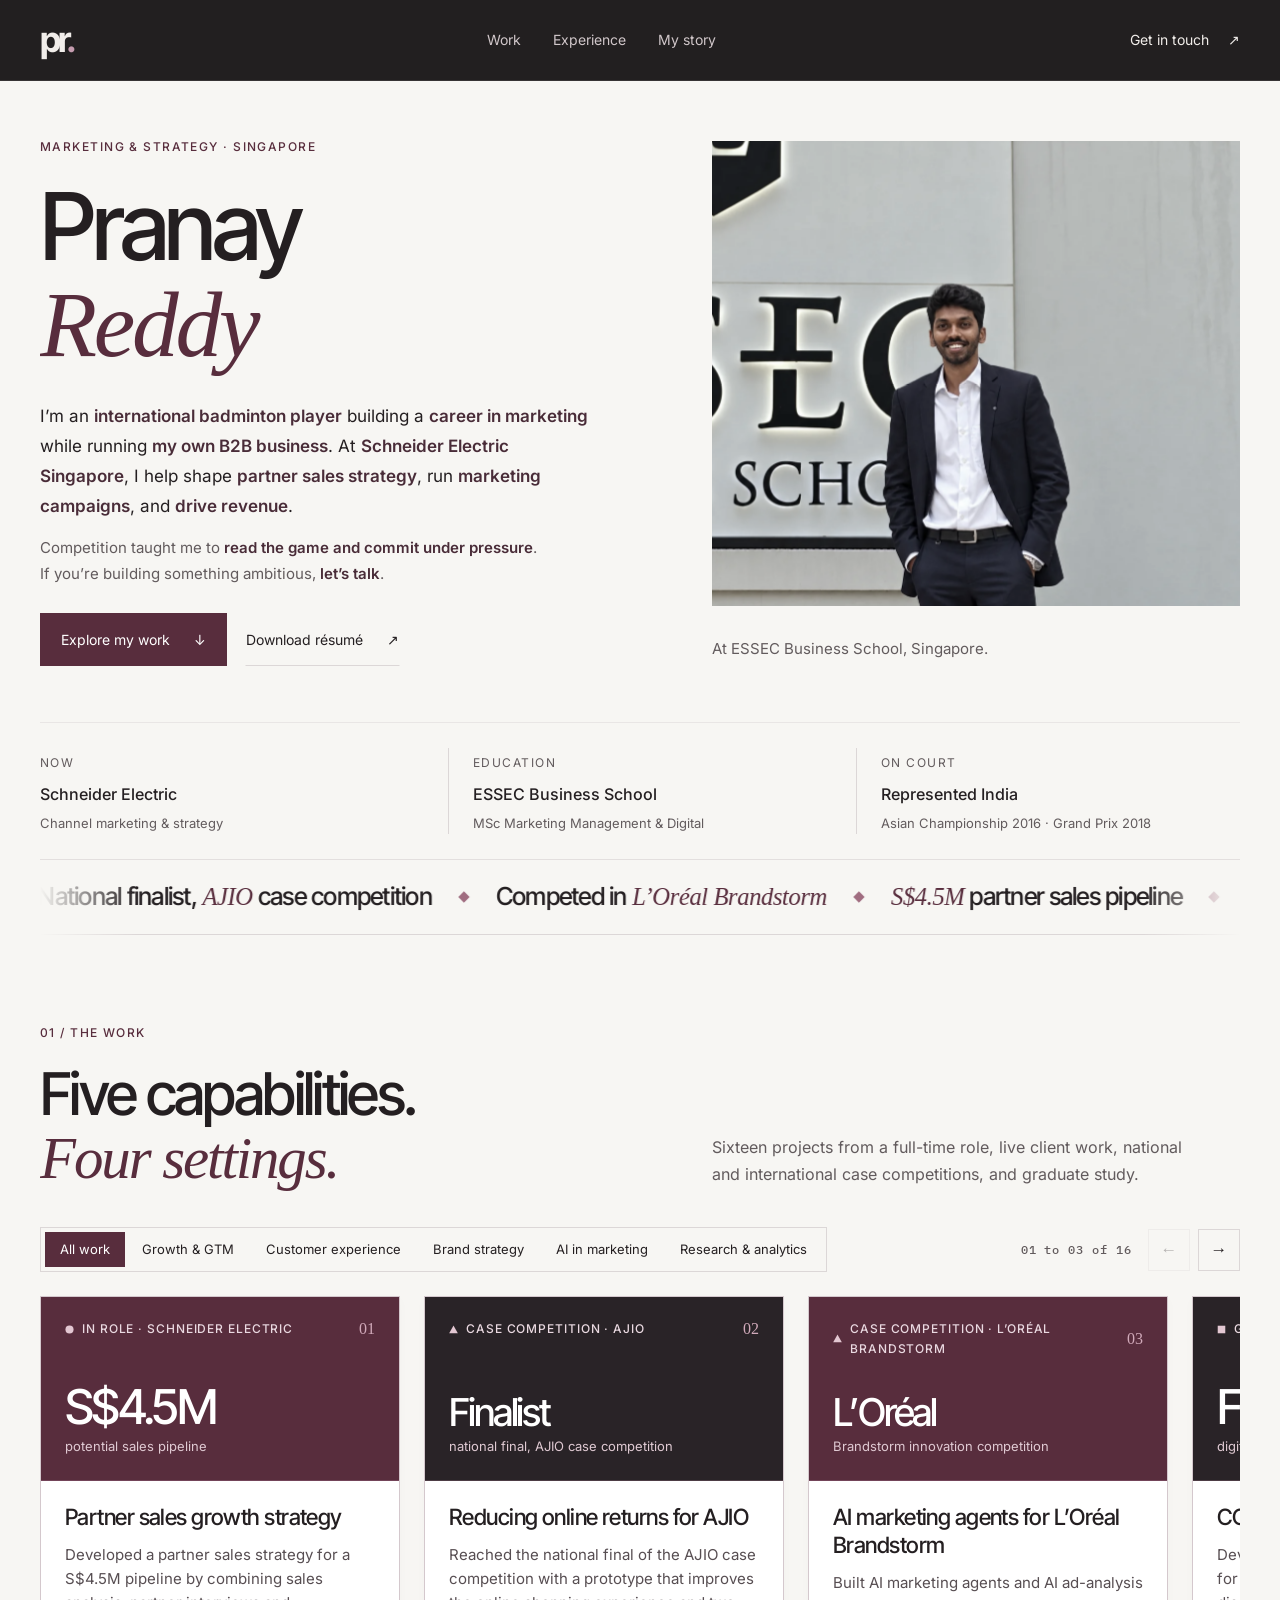
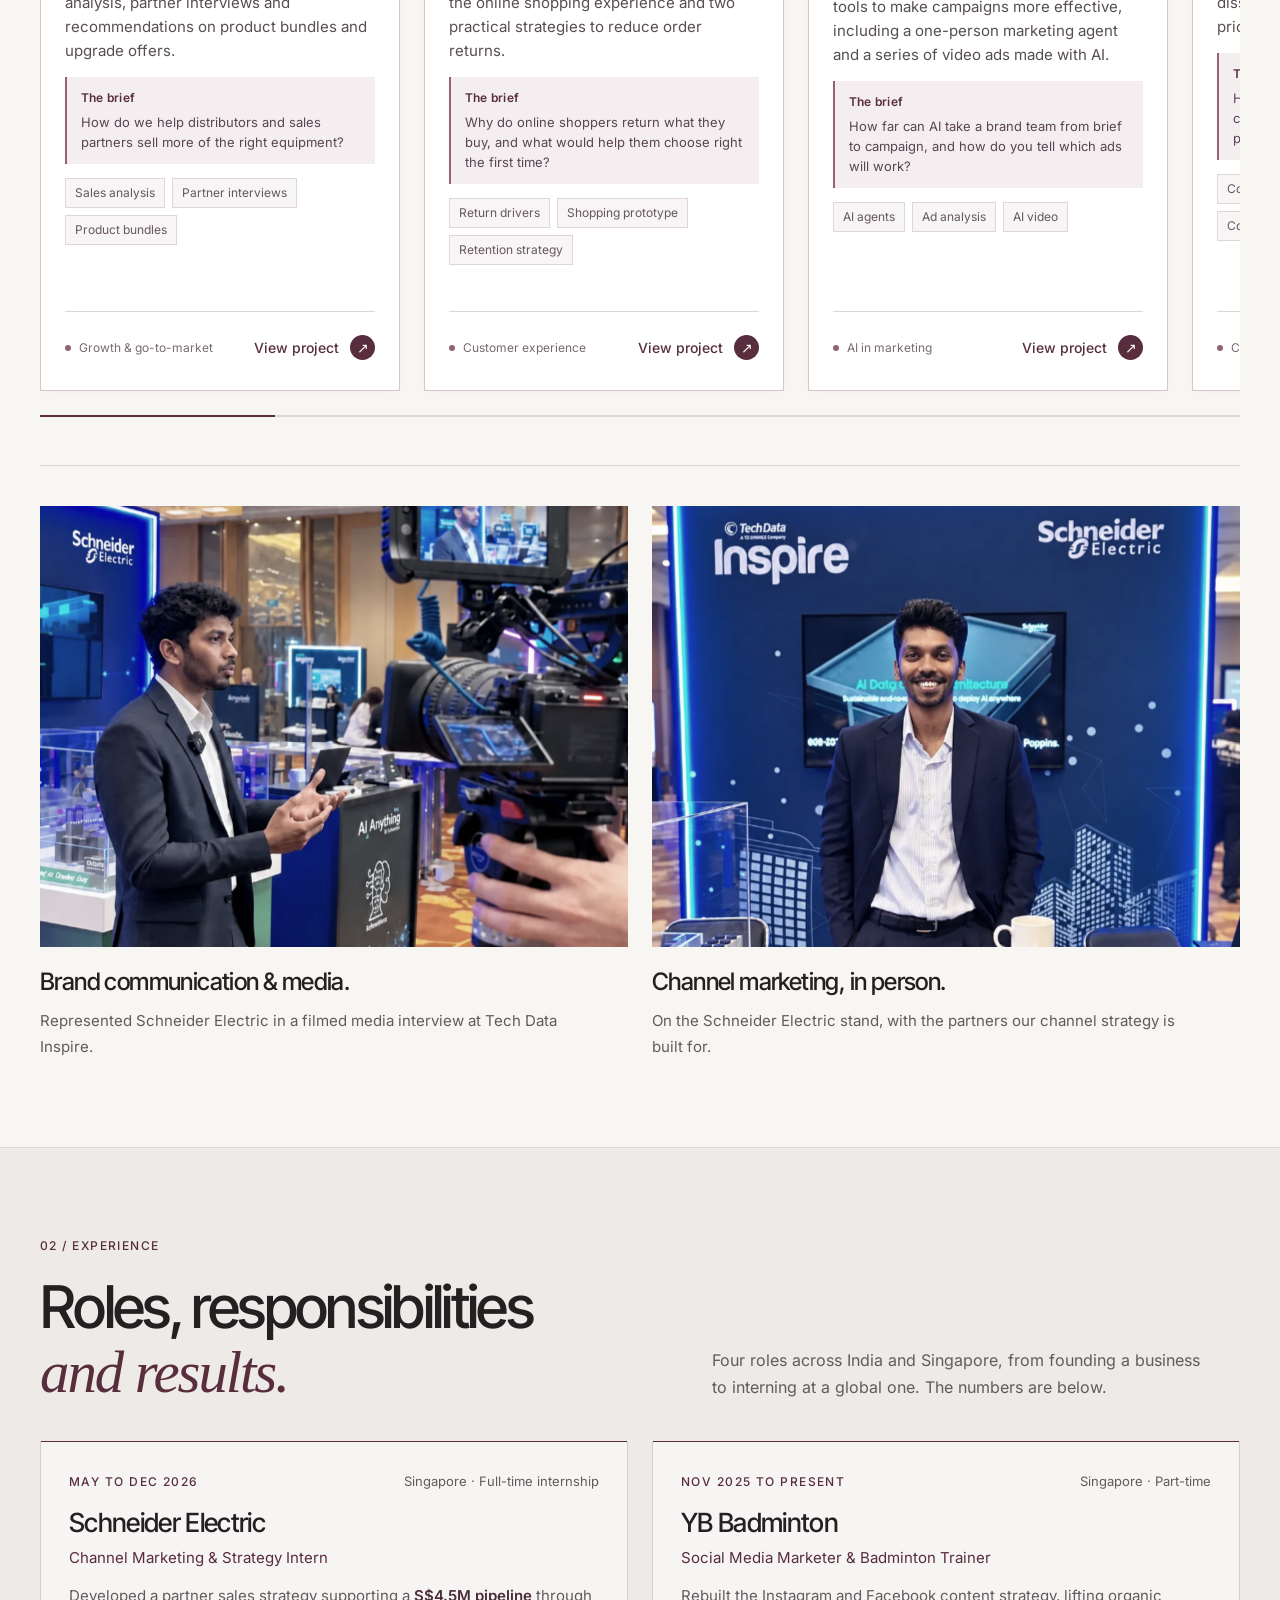
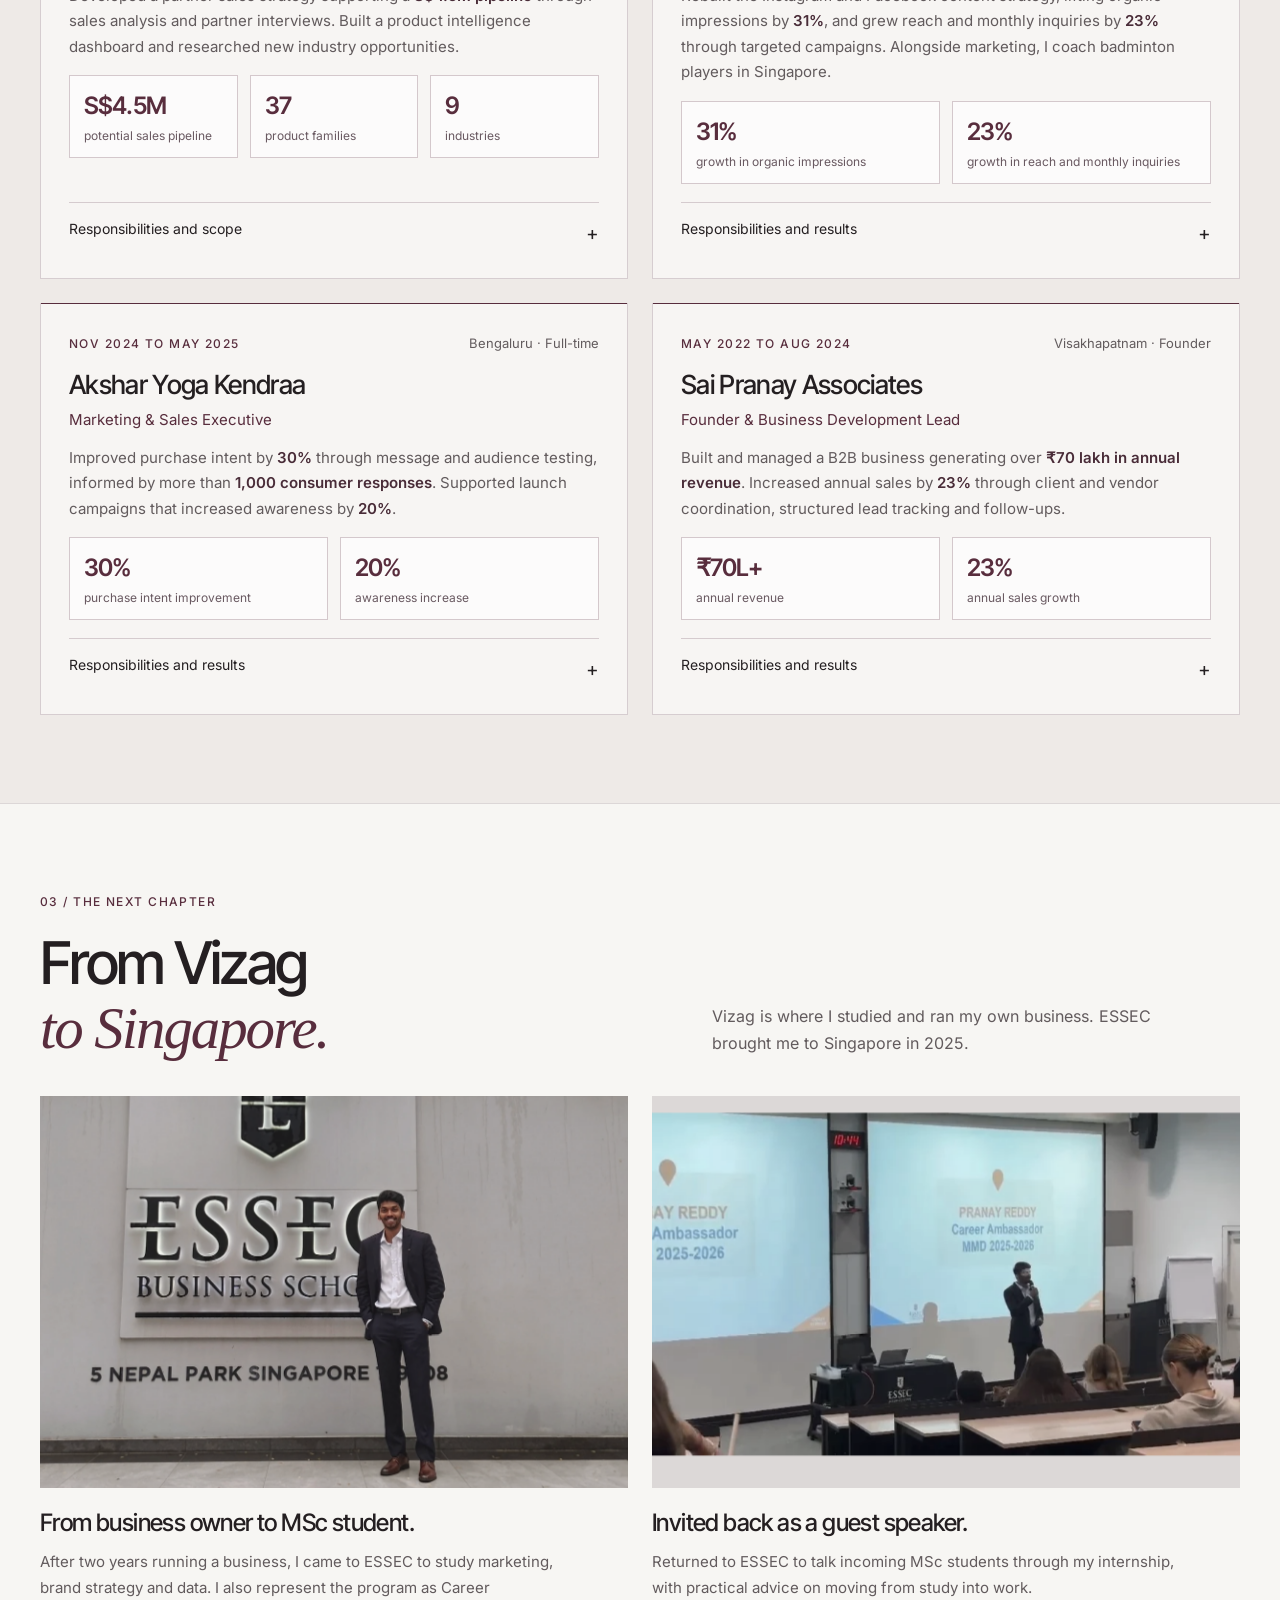
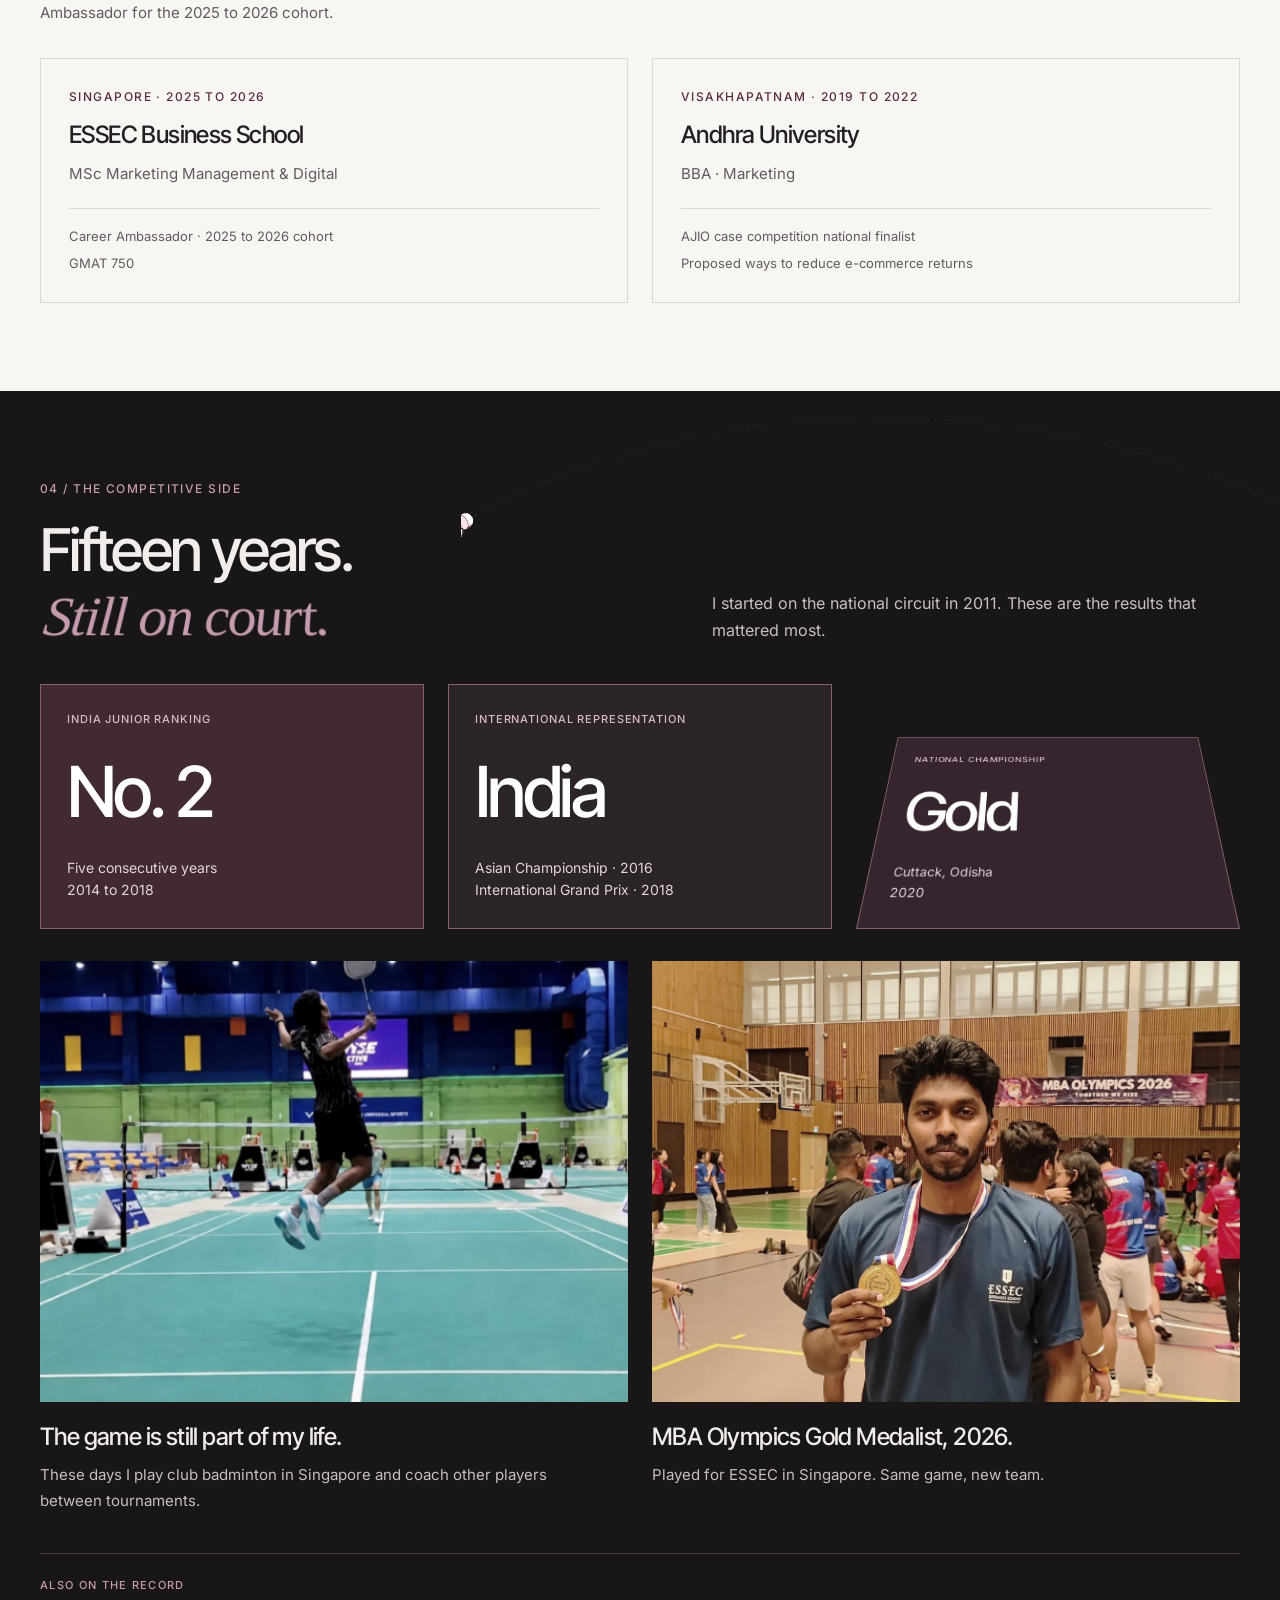
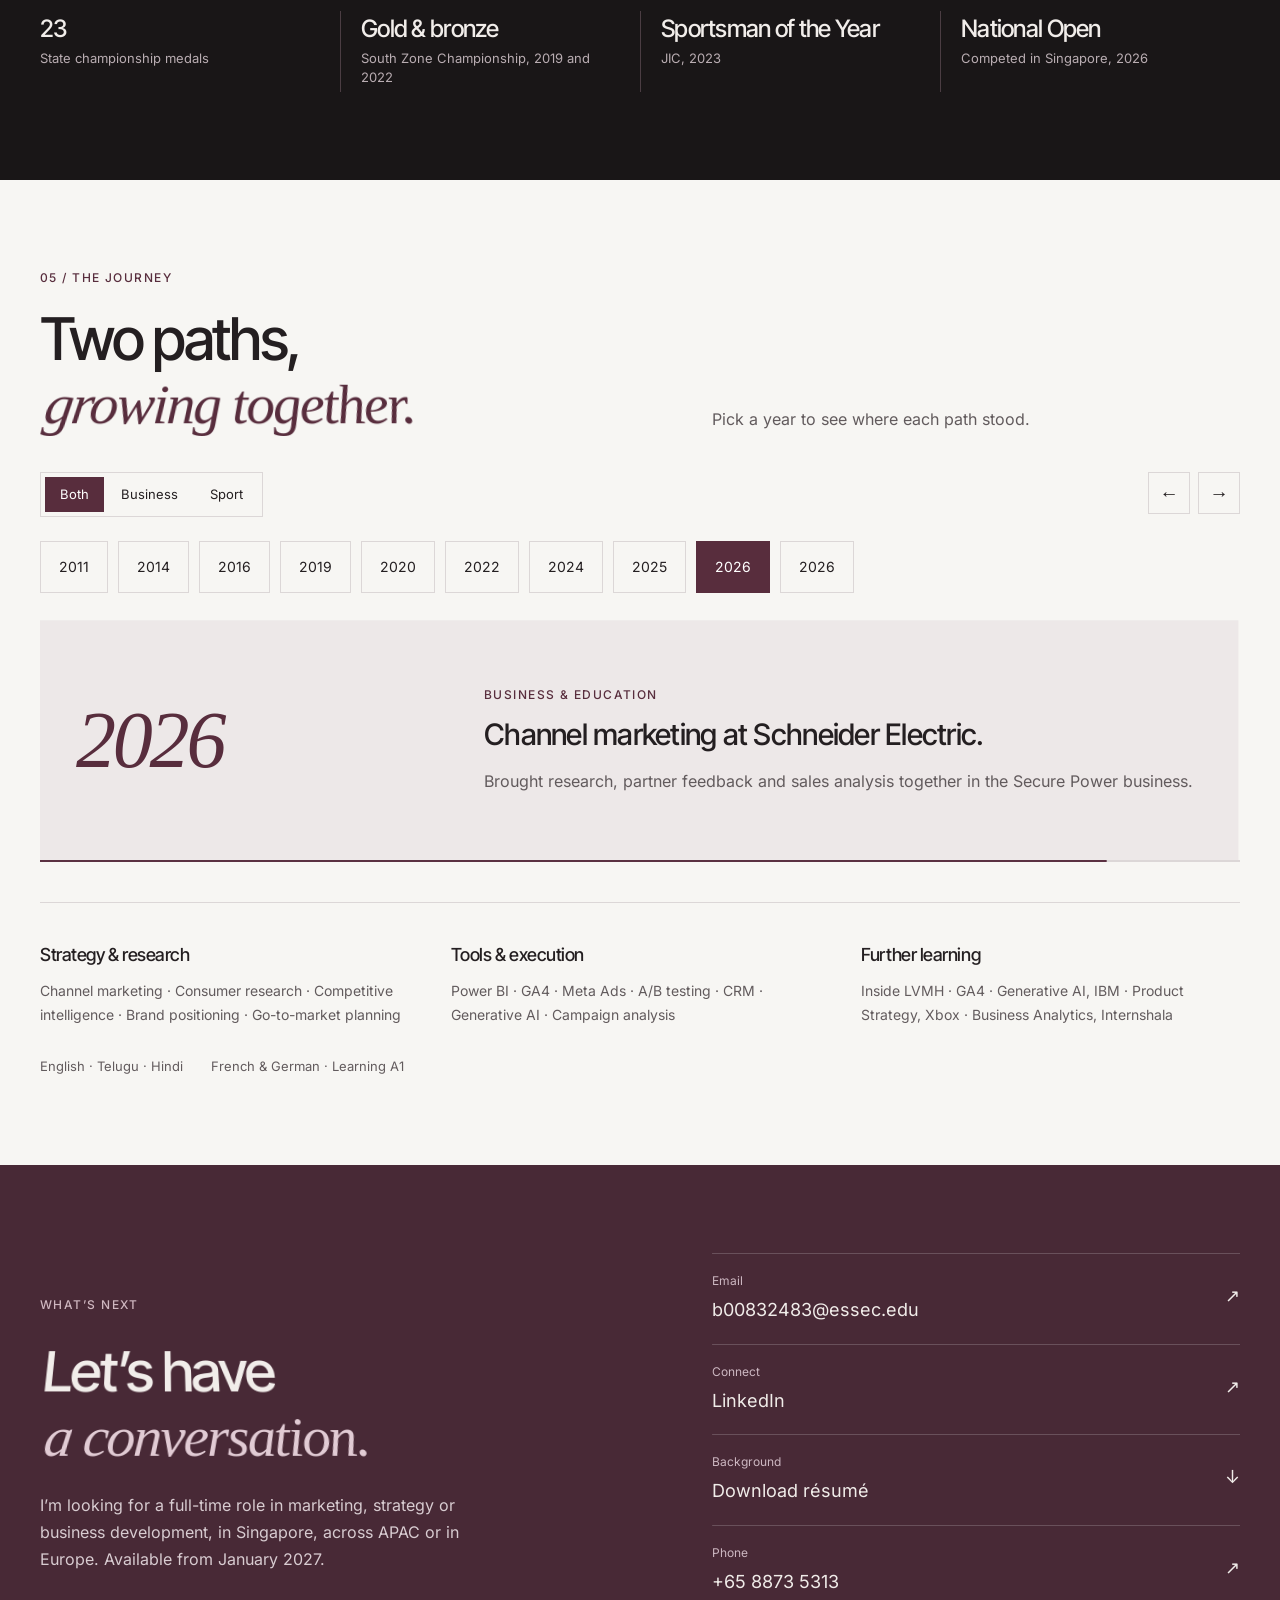
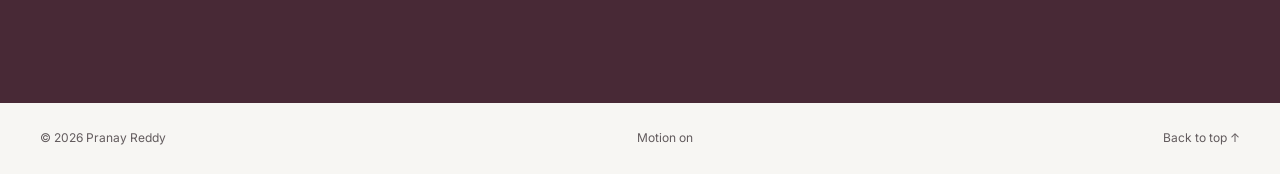
==== site/index.html @ df1e15df "Add the portfolio site and its sources site/index.html is the published page; src/ holds the parts i" ====
<!doctype html>
<html lang="en"><head><meta charset="utf-8"><meta name="viewport" content="width=device-width,initial-scale=1"><title>Pranay Reddy | Marketing, Strategy & Commercial Growth</title><meta name="description" content="Pranay Reddy. Former India junior No. 2 in badminton, founder of a B2B business, now in partner sales strategy at Schneider Electric in Singapore."><meta name="theme-color" content="#191617"><meta name="portfolio-revision" content="4"><style>@font-face{font-family:"Inter Tight";font-style:normal;font-weight:400;font-display:swap;src:url([data-uri]) format("woff2")}
@font-face{font-family:"Inter Tight";font-style:normal;font-weight:500;font-display:swap;src:url([data-uri]) format("woff2")}
@font-face{font-family:"Inter Tight";font-style:normal;font-weight:600;font-display:swap;src:url([data-uri]) format("woff2")}
@font-face{font-family:"Inter Tight";font-style:normal;font-weight:700;font-display:swap;src:url([data-uri]) format("woff2")}
@font-face{font-family:"Inter Tight";font-style:normal;font-weight:800;font-display:swap;src:url([data-uri]) format("woff2")}
@font-face{font-family:"Inter";font-style:normal;font-weight:400;font-display:swap;src:url([data-uri]) format("woff2")}
@font-face{font-family:"Inter";font-style:normal;font-weight:500;font-display:swap;src:url([data-uri]) format("woff2")}
@font-face{font-family:"Inter";font-style:normal;font-weight:600;font-display:swap;src:url([data-uri]) format("woff2")}
@font-face{font-family:"IBM Plex Mono";font-style:normal;font-weight:400;font-display:swap;src:url([data-uri]) format("woff2")}
@font-face{font-family:"IBM Plex Mono";font-style:normal;font-weight:500;font-display:swap;src:url([data-uri]) format("woff2")}</style><style>
:root{--bg:#f7f6f3;--paper:#fff;--ink:#241f21;--muted:#625b5d;--line:#dcd7d7;--wine:#582d3d;--dark:#191617;--light:#f1edea;--serif:Georgia,'Times New Roman',serif;--sans:'Inter',Arial,sans-serif;--display:'Inter Tight',Arial,sans-serif;--ease:cubic-bezier(.22,.68,0,1)}
*{box-sizing:border-box}html{scroll-behavior:smooth;scroll-padding-top:96px}body{margin:0;background:var(--bg);color:var(--ink);font:16px/1.7 var(--sans);-webkit-font-smoothing:antialiased}button,a{touch-action:manipulation;-webkit-tap-highlight-color:transparent}button{font:inherit;cursor:pointer}a{color:inherit;text-decoration:none}button:focus-visible,a:focus-visible,summary:focus-visible{outline:2px solid #ad637c;outline-offset:5px}button{color:inherit}h1,h2,h3,p,figure{margin:0}h1,h2,h3{font-family:var(--display);font-weight:500}h1,h2{line-height:1.08;letter-spacing:-.045em}h2{font-size:clamp(2.45rem,4.6vw,4.1rem)}h3{font-size:1.5rem;line-height:1.28;letter-spacing:-.025em}em{font-family:var(--serif);font-weight:400;letter-spacing:-.035em}h2 em{color:var(--wine)}::selection{background:#582d3d;color:white}.container{width:min(1200px,calc(100% - 80px));margin-inline:auto}.section{padding-block:88px}.eyebrow{font-size:.75rem;font-weight:500;letter-spacing:.12em;line-height:1.6;text-transform:uppercase}.skip{position:fixed;left:20px;top:-100px;padding:14px;background:#fff;z-index:200}.skip:focus{top:12px}.scroll-progress{position:fixed;height:2px;top:0;left:0;width:100%;background:#a06d80;transform:scaleX(0);transform-origin:left;z-index:100}.site-header{position:sticky;top:0;z-index:40;background:#191617f5;color:var(--light);border-bottom:1px solid #ffffff18;backdrop-filter:blur(16px)}.nav-inner{height:80px;display:flex;align-items:center;justify-content:space-between;gap:24px}.wordmark{font:700 2.2rem/1 var(--display);letter-spacing:-.09em}.wordmark span{color:#c59caf}.nav-inner nav{display:flex;gap:32px;font-size:.875rem}.nav-inner nav a{color:#d1c7ca;position:relative}.nav-inner nav a.active:after{position:absolute;content:'';height:1px;background:#c59caf;bottom:-9px;left:0;right:0}.nav-contact{font-size:.875rem}.nav-contact span{padding-left:15px}.hero{display:grid;grid-template-columns:1.15fr 1fr;align-items:center;gap:64px;padding-block:56px}.hero-copy .eyebrow{color:var(--wine);margin-bottom:25px}.hero h1{font-size:clamp(2.8rem,4.4vw,4rem);line-height:1.13}.hero h1 em{color:var(--wine)}.hero-intro{font-size:1.0625rem;line-height:1.75;margin-top:25px;max-width:550px}.hero-note{color:var(--muted);font-size:.9375rem;margin-top:14px;max-width:510px}.hero-actions{display:flex;gap:18px;flex-wrap:wrap;margin-top:27px}.button{display:inline-flex;gap:24px;align-items:center;font-size:.875rem;line-height:1.5;padding:15px 20px;border:1px solid var(--wine);transition:transform .25s,background .25s}.primary{background:var(--wine);color:white}.primary:hover{background:#3c202b;transform:translateY(-2px)}.text-button{border-color:transparent;border-bottom-color:var(--line);padding-inline:0}.hero-portrait .image-frame{aspect-ratio:auto;height:465px}.hero-portrait figcaption{display:flex;align-items:baseline;justify-content:space-between;gap:12px;padding-top:14px}.hero-portrait figcaption h3{font-size:1rem}.hero-portrait figcaption p{font-size:.75rem;margin:0}.portrait-frame img{object-position:50% 62%}.credentials-strip{display:grid;grid-template-columns:repeat(3,1fr);border-block:1px solid var(--line);padding-block:25px;gap:24px}.credentials-strip>div{padding-left:24px;border-left:1px solid var(--line)}.credentials-strip>div:first-child{padding-left:0;border:0}.credentials-strip span{font-size:.6875rem;letter-spacing:.12em;color:var(--muted)}.credentials-strip strong{display:block;font-size:1rem;font-weight:500;margin-top:5px}.credentials-strip p{color:var(--muted);font-size:.8125rem;margin-top:4px}.section-head{margin-bottom:36px}.section-head>.eyebrow{color:var(--wine);margin-bottom:20px}.heading-row{display:grid;grid-template-columns:1.15fr 1fr;gap:64px;align-items:end}.heading-row>p{max-width:490px;color:var(--muted);padding-bottom:3px}.context-panel{display:grid;grid-template-columns:1fr 1.7fr;gap:48px;padding:36px;background:var(--dark);color:var(--light);margin-bottom:32px;border-top:3px solid var(--wine)}.context-panel .eyebrow{color:#cba7b7;margin-bottom:18px}.context-panel h3{font-size:1.85rem}.context-panel>div>p:not(.eyebrow){font-size:.9375rem;color:#d5cbd0}.context-panel>div>p+p{margin-top:14px}.work-toolbar{display:flex;align-items:center;justify-content:space-between;gap:20px;margin-bottom:24px}.work-toolbar>p{font-size:.8125rem;color:var(--muted)}.filters{display:flex;padding:4px;border:1px solid var(--line);gap:2px;max-width:100%;background:transparent}.filters button{border:0;background:transparent;padding:8px 15px;font-size:.8125rem;line-height:1.5;transition:background .25s,color .25s}.filters button.active{background:var(--wine);color:white}.filters button:hover:not(.active){background:#582d3d0c}.projects-grid{display:grid;grid-template-columns:repeat(2,minmax(0,1fr));gap:24px}.project-card{border:1px solid var(--line);background:var(--paper);padding:28px;display:flex;flex-direction:column;min-width:0;transition:transform .35s var(--ease),box-shadow .35s,border-color .35s}.project-card:hover{transform:translateY(-4px);border-color:#b295a1;box-shadow:0 12px 28px #291a2010}.card-top{display:flex;justify-content:space-between;gap:20px;align-items:flex-start;margin-bottom:21px}.card-top .eyebrow{color:var(--wine);font-size:.6875rem;letter-spacing:.075em}.index{font:italic 1.3rem var(--serif);color:#9a828d}.project-card h3{font-size:1.75rem;max-width:450px;margin-bottom:15px}.project-card>p{font-size:.9375rem;color:var(--muted);margin-bottom:26px}.card-bottom{border-top:1px solid var(--line);padding-top:20px;margin-top:auto;display:flex;justify-content:space-between;align-items:end;gap:16px}.project-proof strong{font:400 1.8rem/1.2 var(--serif);letter-spacing:-.035em;color:var(--wine);display:block}.project-proof span{display:block;font-size:.75rem;color:var(--muted);margin-top:5px}.case-button{border:0;border-bottom:1px solid #a9919a;padding:6px 0;background:none;white-space:nowrap;font-size:.8125rem}.case-button span{margin-left:12px}.photo-pair{display:grid;grid-template-columns:repeat(2,minmax(0,1fr));gap:24px}.professional-pair{margin-top:48px;padding-top:40px;border-top:1px solid var(--line)}.moment{min-width:0}.image-frame{display:block;width:100%;padding:0;border:0;aspect-ratio:3/2;overflow:hidden;position:relative;background:#292326;cursor:zoom-in}.image-frame img{height:100%;width:100%;object-fit:cover;display:block;filter:saturate(.65);transition:transform .8s var(--ease),filter .8s}.image-frame:hover img{transform:scale(1.025);filter:saturate(.9)}.image-open{position:absolute;right:16px;bottom:16px;display:flex;align-items:center;gap:17px;padding:7px 12px;font-size:.75rem;line-height:1.7;color:white;background:#191617ae;backdrop-filter:blur(8px);border:1px solid #ffffff40}.moment figcaption{padding-top:20px}.moment figcaption p{font-size:.9375rem;color:var(--muted);margin-top:10px;max-width:540px}.interview-frame img{object-position:50% 36%}.event-frame img{object-position:50% 40%}.campus-frame img{object-position:50% 100%}.talk-frame img{object-fit:contain;background:#ddd8d6}.action-frame img{object-position:50% 20%}.medal-frame img{object-position:50% 45%}.career-section{background:#eeeae7;border-block:1px solid var(--line)}.career-row{display:grid;grid-template-columns:1fr 2fr;gap:48px;border-top:1px solid #cfc6c9;padding:32px 0}.career-row:last-child{padding-bottom:0}.career-meta .eyebrow{color:var(--wine);font-size:.75rem}.career-meta p{font-size:.8125rem;color:var(--muted);margin-top:10px}.career-body h3{font-size:1.8rem}.role{font-size:.9375rem;color:var(--wine);margin-top:6px}.career-body>p:not(.role){margin-top:16px;color:var(--muted);max-width:720px}details{margin-top:18px;border-top:1px solid #d5cbce;padding-top:14px}summary{display:flex;justify-content:space-between;gap:20px;cursor:pointer;font-size:.875rem;list-style:none}summary::-webkit-details-marker{display:none}summary span{font-size:1.2rem;transition:transform .2s}details[open] summary span{transform:rotate(45deg)}details ul{padding-left:19px;font-size:.9375rem;color:var(--muted);margin:16px 0 0}li+li{margin-top:10px}.education-grid{display:grid;grid-template-columns:repeat(2,minmax(0,1fr));gap:24px;margin-top:32px}.education-grid article{border:1px solid var(--line);padding:28px}.education-grid .eyebrow{color:var(--wine);margin-bottom:14px}.education-grid article>p:not(.eyebrow){font-size:.9375rem;margin-top:10px;color:var(--muted)}.education-facts{border-top:1px solid var(--line);margin-top:22px;padding-top:16px;font-size:.8125rem;display:flex;flex-direction:column;gap:5px;color:var(--muted)}.sport-section{background:var(--dark);color:var(--light)}.sport-section .eyebrow,.sport-section h2 em{color:#c59caf}.sport-section .heading-row>p,.sport-section .moment figcaption p{color:#c7bfc2}.sport-record{display:grid;grid-template-columns:repeat(3,1fr);margin-top:36px;padding-block:26px;border-block:1px solid #4b3d43;gap:24px}.sport-record>div{display:flex;align-items:center;gap:24px;padding-left:24px;border-left:1px solid #4b3d43}.sport-record>div:first-child{padding-left:0;border:0}.sport-record strong{font:italic 2.8rem var(--serif);color:#d1b5c0;white-space:nowrap}.sport-record span{font-size:.8125rem;color:#c7bfc2;line-height:1.6}.sport-footnote{font-size:.8125rem;color:#b9adb2;margin-top:20px}.timeline-toolbar{display:flex;justify-content:space-between;gap:20px;margin-bottom:24px}.timeline-arrows{display:flex;gap:8px}.timeline-arrows button{width:42px;height:42px;background:none;border:1px solid var(--line);font-size:1.2rem}.timeline-years{display:flex;gap:10px;overflow-x:auto;scrollbar-width:thin;scrollbar-color:#967581 transparent;padding:0 0 15px}.timeline-years button{padding:13px 18px;border:1px solid var(--line);background:transparent;font-size:.875rem;flex-shrink:0}.timeline-years button[aria-pressed=true]{background:var(--wine);color:#fff;border-color:var(--wine)}.milestone-panel{display:grid;grid-template-columns:1fr 2fr;gap:48px;background:#ede8e8;padding:36px;margin-top:12px;min-height:240px;align-items:center}.milestone-panel>strong{font:italic 5rem/1 var(--serif);color:var(--wine);letter-spacing:-.04em}.milestone-panel .eyebrow{color:var(--wine);margin-bottom:12px}.milestone-panel h3{font-size:1.85rem}.milestone-panel div>p:last-child{margin-top:14px;color:var(--muted)}.skills-grid{display:grid;grid-template-columns:repeat(3,1fr);gap:32px;padding-top:40px;margin-top:40px;border-top:1px solid var(--line)}.skills-grid h3{font-size:1.125rem}.skills-grid p{font-size:.875rem;color:var(--muted);margin-top:13px}.languages{font-size:.8125rem;color:var(--muted);margin-top:28px;display:flex;gap:28px;flex-wrap:wrap}.contact-section{background:#482936;color:var(--light)}.contact-grid{display:grid;grid-template-columns:1.15fr 1fr;gap:64px;align-items:center}.contact-grid .eyebrow{color:#cfb7c0;margin-bottom:24px}.contact-grid h2 em{color:#e1cbd4}.contact-grid>div>p:last-child{max-width:480px;margin-top:24px;font-size:1rem;color:#daceD3}.contact-links a{display:block;border-top:1px solid #ffffff30;padding:18px 0;font-size:1.125rem;position:relative;padding-right:28px;overflow-wrap:anywhere}.contact-links a>span{display:block;font-size:.75rem;color:#ceb9c3;line-height:1.5;margin-bottom:5px}.contact-links b{position:absolute;right:0;top:27px;font-weight:400}.contact-links a:hover{color:#fff}.footer{padding-block:25px;display:flex;justify-content:space-between;gap:20px;font-size:.75rem;color:var(--muted)}.footer button{border:0;background:none;padding:0;font-size:inherit;color:inherit}
dialog{width:min(800px,calc(100% - 32px));max-height:calc(100dvh - 40px);padding:32px;border:1px solid #b9a2ad;background:var(--bg);color:var(--ink);overflow:auto}dialog::backdrop{background:#120d10db;backdrop-filter:blur(8px)}dialog[open]{animation:dialog-in .25s var(--ease)}.dialog-head{display:flex;justify-content:space-between;align-items:center;gap:24px;margin-bottom:24px}.dialog-head .eyebrow{color:var(--wine)}.close-dialog{width:42px;height:42px;flex-shrink:0;border:1px solid var(--line);background:transparent;font-size:1.2rem}dialog h2{font-size:2.3rem}.case-summary{margin-top:20px;color:var(--muted)}.case-details>section{margin-top:27px;padding-top:22px;border-top:1px solid var(--line)}.case-details h3{font-size:1.15rem;margin-bottom:10px}.case-details p,.case-details li{font-size:.9375rem;color:var(--muted)}.case-details ul{padding-left:19px;margin:0}.case-note{font-size:.8125rem;padding:16px;background:#ede7e9;margin-top:24px;color:#62505a}.dialog-foot{display:flex;justify-content:space-between;gap:20px;align-items:center;margin-top:25px;border-top:1px solid var(--line);padding-top:20px;font-size:.8125rem}.dialog-foot button{border:0;background:none;color:var(--wine);padding:8px 0;font-size:.875rem}#photo-dialog{width:min(1020px,calc(100% - 32px));background:var(--dark);color:var(--light);padding:20px 24px}#photo-dialog .dialog-head{margin-bottom:16px}#photo-dialog .eyebrow,#photo-dialog .dialog-foot button{color:#d1b5c0}#photo-dialog .close-dialog{border-color:#66505b}#photo-full{width:100%;height:calc(100dvh - 280px);min-height:180px;display:block;object-fit:contain}#photo-dialog h2{font-size:1.6rem;margin-top:20px}#photo-caption{font-size:.875rem;color:#c6b9bf;margin-top:9px}#photo-dialog .dialog-foot{border-color:#66505b;margin-top:16px;padding-top:10px}.js-motion .reveal{opacity:0;transform:translateY(16px);transition:opacity .6s var(--ease),transform .6s var(--ease)}.js-motion .reveal.visible{opacity:1;transform:none}[hidden]{display:none!important}.no-motion *{animation:none!important;transition:none!important;scroll-behavior:auto!important}.no-motion .reveal{opacity:1!important;transform:none!important}@keyframes dialog-in{from{opacity:0;transform:translateY(12px)}to{opacity:1;transform:none}}
@media(min-width:1600px){.hero{padding-block:72px}.hero-portrait .image-frame{height:495px}}
@media(max-width:1000px){.container{width:calc(100% - 56px)}.hero,.heading-row,.contact-grid{gap:32px}.hero h1{font-size:3.1rem}.hero-portrait .image-frame{height:460px}.hero-actions{gap:10px}.button{padding:12px 15px;gap:15px}.text-button{padding-inline:0}.hero-portrait figcaption{display:block}.hero-portrait figcaption p{margin-top:4px}.context-panel{padding:28px;gap:32px}.sport-record>div{display:block}.sport-record span{display:block;margin-top:8px}.project-card{padding:24px}.card-bottom{align-items:start;flex-direction:column;gap:12px}.career-row,.milestone-panel{gap:32px}}
@media(max-width:760px){html{scroll-padding-top:85px}.container{width:calc(100% - 40px)}.section{padding-block:56px}.nav-inner{height:68px;gap:18px}.wordmark{font-size:1.9rem}.nav-inner nav{gap:20px;font-size:.8125rem}.nav-contact{font-size:.8125rem}.nav-contact span{display:none}.hero{grid-template-columns:1fr;gap:28px;padding-block:35px}.hero h1{font-size:clamp(2.5rem,7.4vw,3.5rem)}.hero h1{max-width:620px}.hero-copy .eyebrow{margin-bottom:20px}.hero-intro{margin-top:22px;font-size:1rem}.hero-note{font-size:.9375rem}.hero-portrait .image-frame{height:430px;max-height:65vh}.hero-portrait figcaption{display:flex}.credentials-strip{gap:15px;padding-block:20px}.credentials-strip>div{padding-left:15px}.credentials-strip strong{font-size:.875rem}.credentials-strip p{font-size:.75rem;line-height:1.5}.credentials-strip span{font-size:.625rem}.heading-row{grid-template-columns:1fr;gap:20px}.heading-row>p{max-width:600px}.section-head{margin-bottom:28px}.section-head>.eyebrow{margin-bottom:16px}.context-panel{grid-template-columns:1fr;gap:20px;padding:25px}.context-panel h3{font-size:1.65rem}.context-panel h3 br{display:none}.context-panel .eyebrow{margin-bottom:12px}.work-toolbar{align-items:flex-start;flex-direction:column;gap:14px}.projects-grid{gap:18px}.project-card{padding:21px}.project-card h3{font-size:1.5rem}.project-card>p{font-size:.875rem}.card-top{margin-bottom:16px;gap:10px}.card-top .eyebrow{font-size:.625rem}.photo-pair{gap:24px}.professional-pair{margin-top:32px;padding-top:28px}.moment figcaption h3{font-size:1.25rem}.moment figcaption p{font-size:.875rem}.moment figcaption{padding-top:15px}.image-open{right:10px;bottom:10px;font-size:.6875rem;gap:10px;padding:5px 8px}.career-row{grid-template-columns:1fr;gap:20px;padding-block:28px}.career-meta{display:flex;justify-content:space-between;align-items:baseline;gap:15px;flex-wrap:wrap}.career-meta p{margin:0}.career-body h3{font-size:1.6rem}.career-body>p:not(.role){font-size:.9375rem}.education-grid{gap:24px}.education-grid article{padding:22px}.education-grid h3{font-size:1.35rem}.sport-record strong{font-size:2.2rem}.sport-record>div{padding-left:15px}.sport-record{gap:15px}.sport-record span{font-size:.75rem}.milestone-panel{grid-template-columns:1fr;gap:20px;padding:26px;min-height:280px}.milestone-panel>strong{font-size:3.3rem}.milestone-panel h3{font-size:1.6rem}.skills-grid{gap:24px;grid-template-columns:1fr;padding-top:30px;margin-top:30px}.skills-grid p{margin-top:8px}.contact-grid{grid-template-columns:1fr;gap:32px}.contact-grid h2{font-size:3rem}.contact-grid>div>p:last-child{margin-top:20px}.footer{font-size:.6875rem;gap:15px}.timeline-years button{padding:11px 15px}.timeline-toolbar{gap:10px}.filters button{padding:8px 12px}dialog{padding:22px}dialog h2{font-size:1.85rem}.dialog-head{margin-bottom:20px}#photo-dialog{padding:16px}#photo-full{height:calc(100dvh - 310px)}}
@media(max-width:520px){.nav-inner nav{gap:17px}.nav-inner nav a:nth-child(2){display:none}.nav-contact{font-size:.75rem}.hero h1{font-size:2.6rem;line-height:1.13}.hero h1 br:nth-of-type(1){display:block}.hero-portrait .image-frame{height:370px}.hero-portrait figcaption{display:block}.hero-portrait figcaption p{margin-top:4px}.credentials-strip{grid-template-columns:1fr;gap:0;padding-block:0}.credentials-strip>div,.credentials-strip>div:first-child{display:grid;grid-template-columns:90px 1fr;padding:15px 0;border:0;border-top:1px solid var(--line);gap:0 12px}.credentials-strip>div:first-child{border:0}.credentials-strip span{grid-row:1/3;align-self:center;font-size:.625rem}.credentials-strip strong{margin:0;font-size:.9375rem}.credentials-strip p{grid-column:2;margin-top:3px}.projects-grid,.photo-pair,.education-grid{grid-template-columns:1fr;gap:24px}.project-card{padding:25px}.project-card h3{font-size:1.65rem}.project-card>p{font-size:.9375rem}.card-top .eyebrow{font-size:.6875rem}.card-bottom{flex-direction:row;align-items:end;gap:12px}.project-proof strong{font-size:1.65rem}.project-proof span{font-size:.6875rem}.case-button{font-size:.75rem}.case-button span{margin-left:7px}.professional-pair{gap:30px}.moment figcaption h3{font-size:1.4rem}.moment figcaption p{font-size:.9375rem}.image-frame{aspect-ratio:3/2}.education-grid{margin-top:28px;gap:18px}.sport-record{gap:12px}.sport-record>div{padding-left:12px}.sport-record strong{font-size:1.95rem}.sport-record span{font-size:.6875rem}.sport-footnote{font-size:.75rem}.timeline-toolbar{flex-wrap:wrap}.filters button{font-size:.75rem;padding:8px 10px}.timeline-arrows button{width:36px;height:36px}.contact-links a{font-size:1rem}.languages{gap:8px;flex-direction:column}.section{padding-block:48px}.footer{flex-wrap:wrap}.footer>span{flex:1}.footer a{white-space:nowrap}}
@media(prefers-reduced-motion:reduce){html{scroll-behavior:auto}*,*:before,*:after{animation:none!important;transition:none!important}.reveal{opacity:1!important;transform:none!important}}

.hero h1{font-size:clamp(4.4rem,7.3vw,6.2rem);line-height:.98;letter-spacing:-.045em}.hero h1 em{line-height:1.12}@media(max-width:760px){.hero h1{font-size:4.5rem;line-height:1}}@media(max-width:360px){.hero h1{font-size:4rem}}

.projects-grid{grid-auto-rows:1fr}.card-top .eyebrow,.credentials-strip span{font-size:.75rem}.project-proof span{font-size:.75rem}.footer{font-size:.75rem}@media(max-width:520px){.projects-grid{grid-auto-rows:auto}}
/* Deliverables, evidence and methods share one card structure. */
.project-card{padding:0;overflow:hidden;border-color:#d4c8cd;background:#fff;box-shadow:0 3px 12px #24151b05}.project-card:hover{box-shadow:0 14px 30px #291a2014;transform:translateY(-4px)}.project-banner{padding:23px 28px 26px;background:#582d3d;color:#fff;min-height:162px;display:flex;flex-direction:column;justify-content:space-between;border-bottom:1px solid #734459}.project-card:nth-child(2n) .project-banner{background:#292327;border-bottom-color:#4d3d45}.project-banner .card-top{margin-bottom:20px;align-items:center}.project-banner .card-top .eyebrow{color:#ead9e1;font-size:.75rem;letter-spacing:.075em}.project-banner .index{color:#d1aaba;font-size:1rem;font-style:normal}.project-banner .project-proof{display:flex;align-items:end;gap:24px}.project-banner .project-proof strong{font-family:var(--display);font-size:3.5rem;font-weight:500;letter-spacing:-.055em;line-height:1;color:#fff;white-space:nowrap}.project-banner .project-proof span{color:#e0cad3;font-size:.8125rem;line-height:1.5;max-width:150px;margin:0 0 4px}.project-banner .proof-wide strong{font-size:2.65rem}.project-card-body{padding:28px;display:flex;flex-direction:column;flex:1}.project-card-body h3{font-size:1.8rem;line-height:1.2;margin-bottom:17px;max-width:450px}.project-xyz{font-size:1rem;line-height:1.7;color:#574e52;margin-bottom:18px}.project-use{font-size:.875rem;line-height:1.6;color:#584550;padding:14px 16px;background:#f4eef1;border-left:2px solid #916175}.project-use>span{display:block;color:#582d3d;font-size:.75rem;font-weight:600;letter-spacing:.02em;margin-bottom:4px}.project-methods{display:flex;flex-wrap:wrap;gap:7px;margin:18px 0 24px}.project-methods span{font-size:.75rem;line-height:1.5;padding:5px 9px;background:#f7f5f5;border:1px solid #e0d6da;color:#67575f}.project-card-body .card-bottom{margin-top:auto;align-items:center;flex-direction:row;gap:12px;padding-top:17px}.project-status{font-size:.75rem;color:#766b70}.case-button{font-size:.875rem;color:#582d3d;font-weight:500}.case-button span{display:inline-grid;place-items:center;width:25px;height:25px;border-radius:50%;background:#582d3d;color:#fff;margin-left:7px;transition:transform .2s}.case-button:hover span{transform:rotate(45deg)}.case-button{border-bottom:0}.hero-intro strong,.hero-note strong,.career-body>p strong{font-weight:600;color:#492c38}.role-results{display:flex;flex-wrap:wrap;gap:12px;margin-top:21px}.role-results>span{display:flex;flex-direction:column;gap:3px;background:#ffffffa8;border:1px solid #d4c8cc;padding:13px 18px;color:#695961;font-size:.75rem;line-height:1.5;min-width:140px}.role-results strong{font-size:1.65rem;font-family:var(--display);color:#582d3d;font-weight:600;letter-spacing:-.035em}.sport-record{margin:0 0 32px;padding:0;border:0;gap:24px;align-items:stretch}.sport-record>div,.sport-record>div:first-child{display:flex;flex-direction:column;align-items:flex-start;justify-content:space-between;border:1px solid #87616f;padding:26px;background:#422a34;gap:18px;min-height:245px}.sport-record>div:nth-child(2){background:#2b2529}.sport-record>div:nth-child(3){background:#35242d}.sport-record .record-label{font-size:.6875rem;font-weight:500;color:#d9bac8;line-height:1.6;letter-spacing:.08em;margin:0}.sport-record strong{font:500 4.4rem/1 var(--display);letter-spacing:-.05em;color:#fff}.sport-record .record-detail{font-size:.875rem;color:#e3d4db;line-height:1.6;margin:0}.case-proof{display:flex;align-items:center;gap:24px;background:#582d3d;color:#fff;padding:22px 25px;margin-top:24px}.case-proof strong{font:500 2.5rem/1 var(--display);letter-spacing:-.04em}.case-proof span{font-size:.875rem;line-height:1.5;color:#ead9e1;max-width:200px}.case-summary{font-size:1.0625rem;color:#392b32;line-height:1.7}.case-details>section:first-child{margin-top:24px}
@media(max-width:1000px){.project-banner{padding:23px 24px;min-height:165px}.project-banner .project-proof{gap:17px}.project-banner .project-proof strong{font-size:3rem}.project-banner .proof-wide strong{font-size:2.2rem}.project-banner .project-proof span{font-size:.75rem;max-width:120px}.project-card-body{padding:24px}.project-card-body h3{font-size:1.55rem}.project-card-body .card-bottom{align-items:flex-start;flex-direction:column;gap:8px}.sport-record>div,.sport-record>div:first-child{padding:22px}.sport-record strong{font-size:3.8rem}.sport-record .record-detail{font-size:.8125rem}}
@media(max-width:760px){.project-banner .project-proof{align-items:flex-start;flex-direction:column;gap:8px}.project-banner .project-proof span{max-width:none;font-size:.75rem;margin:0}.project-banner{min-height:182px;padding:20px}.project-card-body{padding:21px}.project-card-body h3{font-size:1.5rem}.project-xyz{font-size:.9375rem}.project-use{padding:12px;font-size:.8125rem}.project-methods{gap:6px}.project-methods span{font-size:.75rem;padding:4px 7px}.sport-record{gap:16px}.sport-record>div,.sport-record>div:first-child{padding:19px;min-height:230px;gap:18px}.sport-record strong{font-size:3.2rem}.sport-record .record-label{font-size:.625rem}.sport-record .record-detail{font-size:.75rem}.role-results>span{min-width:125px;flex:1;padding:12px 15px}.role-results strong{font-size:1.5rem}.case-proof{padding:20px;gap:20px}.case-proof strong{font-size:2.1rem}}
@media(max-width:520px){.project-banner{min-height:157px;padding:22px 24px}.project-banner .project-proof{flex-direction:row;align-items:end;gap:20px}.project-banner .project-proof strong{font-size:3rem}.project-banner .proof-wide strong{font-size:2.15rem}.project-banner .project-proof span{max-width:132px;margin-bottom:3px}.project-card-body{padding:24px}.project-card-body h3{font-size:1.65rem}.project-xyz{font-size:1rem}.project-use{font-size:.875rem;padding:14px}.project-card-body .card-bottom{flex-direction:row;align-items:center}.sport-record{grid-template-columns:1fr;gap:14px;margin-bottom:28px}.sport-record>div,.sport-record>div:first-child{display:grid;grid-template-columns:105px 1fr;gap:7px 20px;align-items:center;min-height:145px;padding:20px 24px}.sport-record strong{grid-column:1;grid-row:1/3;font-size:3rem}.sport-record .record-label{grid-column:2;font-size:.625rem;align-self:end}.sport-record .record-detail{grid-column:2;font-size:.75rem;align-self:start}.role-results{gap:10px}.role-results>span{min-width:120px}.case-proof{align-items:flex-start;flex-direction:column;gap:9px}.case-proof span{max-width:100%}}
@media(max-width:360px){.project-banner{padding:20px}.project-banner .project-proof{gap:12px}.project-banner .project-proof strong{font-size:2.6rem}.project-banner .proof-wide strong{font-size:1.85rem}.project-banner .project-proof span{font-size:.75rem;max-width:113px}.project-card-body{padding:20px}.project-card-body .card-bottom{align-items:flex-start;flex-direction:column}.sport-record>div,.sport-record>div:first-child{grid-template-columns:85px 1fr;gap:7px 16px;padding:18px}.sport-record strong{font-size:2.6rem}}
</style><style>
/* ───────── Work: case files ───────── */
.mk{display:inline-block;width:9px;height:9px;flex:none;vertical-align:.05em}
.cf-toolbar{display:flex;align-items:center;justify-content:space-between;gap:16px;margin:0 0 24px;flex-wrap:wrap}
.cf-toolbar .filters{overflow-x:auto;scrollbar-width:none;max-width:100%}
.cf-toolbar .filters::-webkit-scrollbar{display:none}
.cf-toolbar .filters button{white-space:nowrap}
.project-card .project-banner .eyebrow{display:inline-flex;align-items:center;gap:8px}
.project-card .project-banner .mk{color:#e3c7d2}
.projects-grid .project-card .project-banner{background:#582d3d;border-bottom-color:#734459}
.projects-grid .project-card.alt .project-banner{background:#292327;border-bottom-color:#4d3d45}
.project-status{display:inline-flex;align-items:center;gap:8px}
.project-status::before{content:"";width:6px;height:6px;border-radius:50%;background:#916175}

/* ── case files rail ── */
.projects-grid.cf-rail{display:flex;grid-template-columns:none;grid-auto-rows:auto;gap:24px;overflow-x:auto;overflow-y:hidden;scroll-snap-type:x mandatory;padding:10px 0 20px;margin-top:-10px;scrollbar-width:none;overscroll-behavior-x:contain;cursor:grab;outline-offset:6px}
.cf-rail::-webkit-scrollbar{display:none}
.cf-rail.dragging{cursor:grabbing;scroll-snap-type:none;user-select:none}
.cf-rail.dragging .project-card{pointer-events:none}
.cf-rail>.project-card{flex:0 0 calc((100% - 48px)/3.2);scroll-snap-align:start;min-width:0}
.cf-rail .project-banner{min-height:184px;padding:22px 24px 24px;justify-content:space-between}
.cf-rail .project-banner .card-top{margin-bottom:18px}
.cf-rail .project-proof{flex-direction:column;align-items:flex-start;gap:6px}
.cf-rail .project-proof strong{font-size:3rem}
.cf-rail .proof-wide strong{font-size:2.4rem}
.cf-rail .project-proof span{max-width:none;margin:0;font-size:.8125rem}
.cf-rail .project-card-body{padding:22px 24px 24px}
.cf-rail .project-card-body h3{font-size:1.4rem;line-height:1.25;margin-bottom:12px}
.cf-rail .project-xyz{font-size:.9375rem;line-height:1.6;margin-bottom:14px}
.cf-rail .project-use{font-size:.8125rem;line-height:1.55;padding:12px 14px}
.cf-rail .project-methods{margin:14px 0 18px}
.cf-rail .card-bottom{flex-direction:row;align-items:center;gap:12px}
.cf-nav{display:flex;align-items:center;gap:8px}
#cf-pos{font:500 .75rem/1 "IBM Plex Mono",monospace;letter-spacing:.08em;color:var(--muted);margin-right:8px;font-variant-numeric:tabular-nums;white-space:nowrap}
.cf-nav button{width:42px;height:42px;border:1px solid var(--line);background:transparent;font-size:1.05rem;transition:background .25s,color .25s,border-color .25s,opacity .25s}
.cf-nav button:hover:not(:disabled){background:var(--wine);border-color:var(--wine);color:#fff}
.cf-nav button:disabled{opacity:.3;cursor:default}
.cf-track{height:2px;background:var(--line);overflow:hidden;margin-top:4px}
.cf-track i{display:block;height:100%;width:30%;background:var(--wine);transition:transform .15s linear}
@media(max-width:1000px){.cf-rail>.project-card{flex-basis:calc((100% - 24px)/2.15)}}
@media(max-width:640px){.projects-grid.cf-rail{gap:14px}.cf-rail>.project-card{flex-basis:86%}.cf-toolbar{gap:12px}.cf-nav{width:100%;justify-content:flex-end}}

/* ── event photos: same layout as the other photo pairs, slightly taller frame for these portrait shots ── */
.professional-pair .image-frame{aspect-ratio:4/3}
.professional-pair .interview-frame img{object-position:50% 34%}
.professional-pair .event-frame img{object-position:50% 38%}

/* ── experience: role cards side by side ── */
.career-list{display:grid;grid-template-columns:repeat(2,minmax(0,1fr));gap:24px}
.career-list .career-row{display:flex;flex-direction:column;gap:14px;padding:28px;border:1px solid #d6cdd0;background:#f7f5f3}
.career-list .career-meta{display:flex;justify-content:space-between;align-items:baseline;gap:12px;flex-wrap:wrap}
.career-list .career-meta p{margin:0}
.career-list .career-body{display:flex;flex-direction:column;flex:1}
.career-list .career-body h3{font-size:1.65rem}
.career-list .career-body>p:not(.role){margin-top:12px;font-size:.9375rem}
.career-list .role-results{margin:16px 0 18px}
.career-list .role-results>span{min-width:0;flex:1 1 118px;padding:12px 14px}
.career-list .role-results strong{font-size:1.5rem}
.career-list details{margin-top:auto}
@media(max-width:900px){.career-list{grid-template-columns:1fr;gap:16px}}
@media(max-width:520px){.career-list .career-row{padding:22px}}

/* ── badminton: secondary achievements, one step below the record cards ── */
.sport-more{margin-top:40px;padding-top:22px;border-top:1px solid #4b3d43}
.sport-more-label{font-size:.6875rem;font-weight:500;letter-spacing:.12em;text-transform:uppercase;color:#c59caf;margin:0 0 16px}
.sport-more-grid{display:grid;grid-template-columns:repeat(4,minmax(0,1fr))}
.sport-more-grid>div{display:flex;flex-direction:column;gap:6px;padding:4px 20px 4px 0}
.sport-more-grid>div+div{padding-left:20px;border-left:1px solid #4b3d43}
.sport-more-grid strong{font:500 1.5rem/1.15 var(--display);letter-spacing:-.03em;color:#f1edea}
.sport-more-grid span{font-size:.8125rem;line-height:1.5;color:#b9adb2}
@media(max-width:760px){.sport-more-grid{grid-template-columns:repeat(2,minmax(0,1fr));row-gap:18px}.sport-more-grid>div:nth-child(3){border-left:0;padding-left:0}.sport-more-grid strong{font-size:1.2rem}}
/* record labels keep an 11px floor on small screens */
@media(max-width:760px){.sport-record .record-label{font-size:.6875rem}}
</style><style>
/* ───────── Motion layer ───────── */
:root{--ease-out:cubic-bezier(.23,1,.32,1)}
html.gsap-on{scroll-behavior:auto}
/* GSAP owns entrances when motion is on; content stays visible by default */
.gsap-on .reveal{opacity:1;transform:none;transition:none}
.m-line{display:block;overflow:hidden;padding:0 .12em .14em 0;margin:0 -.12em -.14em 0}
.m-line>span{display:inline-block}

/* intro curtain */
.m-loader{position:fixed;inset:0;z-index:300;background:#191617;color:#f1edea;display:grid;place-items:center;overflow:hidden}
.m-loader .m-wm{font:700 clamp(4.5rem,11vw,9rem)/1 "Inter Tight",Arial,sans-serif;letter-spacing:-.09em;display:flex;overflow:hidden;padding:0 .1em .1em}
.m-loader .m-wm span{display:inline-block}
.m-loader .m-wm .dot{color:#c59caf}
.m-loader .m-meta{position:absolute;left:clamp(20px,4vw,48px);right:clamp(20px,4vw,48px);bottom:26px;display:flex;justify-content:space-between;gap:16px;font:500 .72rem/1.4 "IBM Plex Mono",monospace;letter-spacing:.14em;text-transform:uppercase;color:#9d8e94}
.m-loader .m-bar{position:absolute;left:0;bottom:0;height:2px;width:100%;background:#a06d80;transform:scaleX(0);transform-origin:left}

/* hero portrait depth (the inner image is scrubbed on scroll, so it keeps its own layer) */
.m-par{display:block;width:100%;height:100%;will-change:transform}
.m-par>img{height:100%;width:100%}

/* pointer light on dark surfaces: a fixed-size element moved by transform, painted once */
.m-spot{position:relative;isolation:isolate}
.m-glow{position:absolute;left:0;top:0;width:672px;height:672px;margin:-336px 0 0 -336px;z-index:-1;pointer-events:none;opacity:0;transition:opacity .6s ease;background:radial-gradient(circle closest-side,rgba(173,99,124,.22),transparent)}

/* project cards: GSAP drives transform, CSS keeps only the colour and shadow changes */
.projects-grid{perspective:1600px}
.project-card{transform-style:preserve-3d}
.gsap-on .project-card{transition:box-shadow .35s var(--ease),border-color .35s var(--ease)}
.project-banner{position:relative;overflow:hidden}
.m-glare{position:absolute;left:0;top:0;width:418px;height:418px;margin:-209px 0 0 -209px;pointer-events:none;opacity:0;transition:opacity .45s ease;background:radial-gradient(circle closest-side,rgba(255,255,255,.18),transparent)}
.project-banner .project-proof strong{display:inline-block}

/* primary actions: magnetic under GSAP, so no competing CSS transform transition */
.gsap-on .button.primary{transition:background-color .25s ease,color .25s ease}

/* photo hover badge: arrives from 0.8 with a fade, never from nothing */
.m-view{position:fixed;left:0;top:0;width:88px;height:88px;margin:-44px 0 0 -44px;border-radius:50%;background:#582d3d;color:#fff;display:grid;place-items:center;font:500 .72rem/1 "Inter",Arial,sans-serif;letter-spacing:.1em;text-transform:uppercase;pointer-events:none;z-index:150;opacity:0;transform:scale(.8);box-shadow:0 14px 30px rgba(36,20,28,.28)}
@media (hover:none){.m-view{display:none}}
.gsap-on .image-frame .image-open{transition:transform .5s cubic-bezier(.22,.68,0,1),opacity .5s}
@media (hover:hover){.gsap-on .image-frame .image-open{transform:translateY(8px);opacity:0}.gsap-on .image-frame:hover .image-open,.gsap-on .image-frame:focus-visible .image-open{transform:none;opacity:1}}

/* experience rules draw in wine */
.career-row{position:relative}
.m-rule{position:absolute;left:0;right:0;top:-1px;height:1px;background:#582d3d;transform:scaleX(0);transform-origin:left;pointer-events:none}
.no-motion .m-rule{display:none}

/* smooth details; the plus turns back the moment closing starts */
.gsap-on details>ul{overflow:hidden}
details.m-closing summary span{transform:none}
/* the plus and the case arrow turn on a strong ease-out: they answer at once and settle softly */
summary span,.case-button span{transition:transform .2s var(--ease-out)}

/* journey progress */
.m-mprog{position:relative;height:2px;background:var(--line);margin-top:0}
.m-mprog i{position:absolute;inset:0;background:var(--wine);transform-origin:left;transform:scaleX(0)}
.milestone-panel{overflow:hidden}
#milestone-year{display:inline-block}

/* sport section flight path */
.sport-section{position:relative;overflow:hidden}
.m-arc{position:absolute;top:0;right:0;width:min(820px,64vw);height:auto;pointer-events:none;z-index:0;opacity:.85}
.sport-section .container{position:relative;z-index:1}
@media(max-width:760px){.m-arc{width:110vw;right:-30vw;opacity:.5}}

/* contact links: underline grows in unhurried, leaves quickly */
.contact-links a::after{content:"";position:absolute;left:0;right:0;bottom:-1px;height:1px;background:#fff;transform:scaleX(0);transform-origin:left;transition:transform .3s var(--ease-out)}
.contact-links b{transition:transform .25s var(--ease-out)}

/* header hide/show */
.site-header{will-change:transform}

/* ── hover only where a real pointer can hover ── */
@media (hover:hover) and (pointer:fine){
  .m-spot:hover>.m-glow{opacity:1}
  .project-card:hover .m-glare{opacity:1}
  .contact-links a:hover::after{transform:scaleX(1);transition-duration:.55s}
  .contact-links a:hover b{transform:translate(4px,-4px);transition-duration:.4s}
  .nav-inner nav a:hover{color:#fff}
  .text-button:hover{border-bottom-color:var(--wine)}
  .timeline-arrows button:hover,.close-dialog:hover{border-color:var(--wine);color:var(--wine)}
  #photo-dialog .close-dialog:hover{border-color:#c59caf;color:#f1edea}
  .timeline-years button:not([aria-pressed=true]):hover{border-color:#b295a1}
  .dialog-foot button:hover{text-decoration:underline;text-underline-offset:4px;text-decoration-thickness:1px}
}
/* touch: a tap should not leave a card lifted or a photo zoomed */
@media (hover:none){
  .primary:hover{transform:none}
  .project-card:hover{transform:none;box-shadow:0 3px 12px #24151b05;border-color:#d4c8cd}
  .image-frame:hover img,#court .photo-pair .image-frame:hover img{transform:none;filter:saturate(.65)}
  .case-button:hover span{transform:none}
}

/* ── nav: active underline draws in instead of appearing ── */
.nav-inner nav a{transition:color .2s ease}
.nav-inner nav a::after{content:"";position:absolute;height:1px;background:#c59caf;bottom:-9px;left:0;right:0;transform:scaleX(0);transform-origin:left;transition:transform .35s var(--ease-out)}
.nav-inner nav a.active::after{transform:scaleX(1)}

/* ── press feedback: every control answers the click ── */
.button,.case-button,.filters button,.cf-nav button,.timeline-arrows button,.timeline-years button,.close-dialog,.dialog-foot button{transition-property:transform,background-color,color,border-color,opacity;transition-duration:.16s,.25s,.25s,.25s,.25s;transition-timing-function:var(--ease-out),ease,ease,ease,ease}
.button:active,.case-button:active,.filters button:active,.cf-nav button:not(:disabled):active,.timeline-arrows button:active,.timeline-years button:active,.close-dialog:active,.dialog-foot button:active{transform:scale(.97)}
.text-button{transition-property:transform,border-color}

/* ── browser surfaces carry the palette too ── */
html{scrollbar-color:#b6a3ab var(--bg)}
dialog{scrollbar-width:thin;scrollbar-color:#b6a3ab transparent}
#photo-dialog{scrollbar-color:#66505b transparent}
#photo-count,#case-count,#cf-pos{font-variant-numeric:tabular-nums}

.no-motion .m-loader,.no-motion .m-view{display:none!important}
@media(prefers-reduced-motion:reduce){
  .m-loader,.m-view,.m-arc .m-sh{display:none!important}
  /* reduced motion keeps gentle colour and fade feedback, and drops movement */
  html.no-motion *,html.no-motion *::before,html.no-motion *::after{transition-property:color,background-color,border-color,opacity!important;transition-duration:.15s!important;transition-timing-function:ease!important}
}
.contact-section{overflow:hidden}

/* court photos: wider view, same uniform frames */
#court .photo-pair .image-frame{aspect-ratio:4/3}
@media (hover:hover){#court .photo-pair .image-frame:hover img{transform:scale(1.015)}}

/* the 3D shuttlecock on the badminton flight path (same box as the arc) */
.m-arc3d{position:absolute;top:0;right:0;width:min(820px,64vw);aspect-ratio:820/150;height:auto;pointer-events:none;z-index:0;display:block}
@media(max-width:760px){.m-arc3d{width:110vw;right:-30vw}}
.m-fly{position:absolute;inset:0;width:100%;height:100%;pointer-events:none;z-index:0}
.m-loader .m-bar{z-index:1}
.m-loader .m-wm{position:relative;z-index:1}
/* the wordmark and meta wait, hidden, for the intro to start, so they never show static and then jump */
.m-loader .m-wm,.m-loader .m-meta{opacity:0}
.m-loader .m-meta{z-index:1}
/* record cards take the pointer light like the project banners */
.sport-record>div{position:relative;overflow:hidden}
@media (hover:hover) and (pointer:fine){.sport-record>div:hover .m-glare{opacity:1}}
.no-motion .m-arc3d,.no-motion .m-fly{display:none}
@media(prefers-reduced-motion:reduce){.m-arc3d,.m-fly{display:none}}

/* proof ticker */
.m-ticker{position:relative;overflow:hidden;border-bottom:1px solid var(--line);padding-block:22px;-webkit-mask-image:linear-gradient(90deg,transparent,#000 8%,#000 92%,transparent);mask-image:linear-gradient(90deg,transparent,#000 8%,#000 92%,transparent)}
.m-ticker-track{display:flex;width:max-content;will-change:transform}
.m-ticker-set{display:flex;align-items:center;flex:none}
.m-ticker-set span{display:inline-flex;align-items:center;gap:28px;padding-right:28px;white-space:nowrap;font:500 1.55rem/1.2 "Inter Tight",Arial,sans-serif;letter-spacing:-.03em;color:var(--ink)}
.m-ticker-set span em{font-family:Georgia,'Times New Roman',serif;font-style:italic;color:var(--wine);letter-spacing:-.02em}
.m-ticker-set span::after{content:"";width:8px;height:8px;background:#a06d80;transform:rotate(45deg);flex:none}
@media(max-width:760px){.m-ticker{padding-block:16px}.m-ticker-set span{font-size:1.15rem;gap:20px;padding-right:20px}}


.m-ticker-set span>b{font-weight:inherit;white-space:nowrap}
/* without the loop (Motion off or reduced motion) the list can still be read by scrolling it */
html:not(.gsap-on) .m-ticker{overflow-x:auto;scrollbar-width:none;overscroll-behavior-x:contain}
html:not(.gsap-on) .m-ticker::-webkit-scrollbar{display:none}
html:not(.gsap-on) .m-ticker-set[aria-hidden="true"]{display:none}
</style></head>
<body><script>(function(){if(matchMedia('(prefers-reduced-motion: reduce)').matches)return;try{if(sessionStorage.getItem('pr-intro'))return;sessionStorage.setItem('pr-intro','1')}catch(e){}var d=document.createElement('div');d.className='m-loader';d.setAttribute('aria-hidden','true');d.innerHTML='<div class="m-wm"><span>p</span><span>r</span><span class="dot">.</span></div><div class="m-meta"><span>Pranay Reddy</span><span>Marketing &amp; Strategy · Singapore</span></div><div class="m-bar"></div>';document.body.appendChild(d);setTimeout(function(){if(d.parentNode)d.remove()},7000)})()</script><a class="skip" href="#main">Skip to content</a><div class="scroll-progress" aria-hidden="true"></div>
<header class="site-header"><div class="container nav-inner"><a class="wordmark" href="#top" aria-label="Pranay Reddy, home">pr<span>.</span></a><nav aria-label="Main navigation"><a href="#work">Work</a><a href="#experience">Experience</a><a href="#story">My story</a></nav><a class="nav-contact" href="#contact">Get in touch <span aria-hidden="true">↗</span></a></div></header>
<main id="main">
<section class="hero container" id="top"><div class="hero-copy"><p class="eyebrow">MARKETING & STRATEGY · SINGAPORE</p><h1>Pranay<br><em>Reddy</em></h1><p class="hero-intro">I’m an <strong>international badminton player</strong> building a <strong>career in marketing</strong> while running <strong>my own B2B business</strong>. At <strong>Schneider Electric Singapore</strong>, I help shape <strong>partner sales strategy</strong>, run <strong>marketing campaigns</strong>, and <strong>drive revenue</strong>.</p><p class="hero-note">Competition taught me to <strong>read the game and commit under pressure</strong>. If you’re building something ambitious, <strong>let’s talk</strong>.</p><div class="hero-actions"><a class="button primary" href="#work">Explore my work <span>↓</span></a><a class="button text-button" href="[data-uri]" download="Pranay-Reddy-Resume.docx">Download résumé <span>↗</span></a></div></div><div class="hero-portrait"><figure class="moment"><button class="image-frame portrait-frame" data-photo="portrait" aria-label="Open photo: Pranay Reddy"><img src="[data-uri]" alt="Pranay Reddy"><span class="image-open">View photo <span aria-hidden="true">↗</span></span></button><figcaption><p>At ESSEC Business School, Singapore.</p></figcaption></figure></div></section>
<div class="container"><div class="credentials-strip"><div><span>NOW</span><strong>Schneider Electric</strong><p>Channel marketing & strategy</p></div><div><span>EDUCATION</span><strong>ESSEC Business School</strong><p>MSc Marketing Management & Digital</p></div><div><span>ON COURT</span><strong>Represented India</strong><p>Asian Championship 2016 · Grand Prix 2018</p></div></div></div>
<section class="section container" id="work"><div class="section-head"><p class="eyebrow">01 / THE WORK</p><div class="heading-row"><h2>Five capabilities.<br><em>Four settings.</em></h2><p>Sixteen projects from a full-time role, live client work, national and international case competitions, and graduate study.</p></div></div>
<div id="case-files" class="cf-toolbar"><div class="filters" role="group" aria-label="Filter case files by capability"><button type="button" data-cf-cap="all" class="active" aria-pressed="true">All work</button><button type="button" data-cf-cap="growth" aria-pressed="false">Growth &amp; GTM</button><button type="button" data-cf-cap="cx" aria-pressed="false">Customer experience</button><button type="button" data-cf-cap="brand" aria-pressed="false">Brand strategy</button><button type="button" data-cf-cap="ai" aria-pressed="false">AI in marketing</button><button type="button" data-cf-cap="research" aria-pressed="false">Research &amp; analytics</button></div><div class="cf-nav"><span id="cf-pos" aria-live="polite"></span><button type="button" id="cf-prev" aria-label="Previous case files" aria-controls="cf-grid">←</button><button type="button" id="cf-next" aria-label="Next case files" aria-controls="cf-grid">→</button></div></div>
<div class="projects-grid cf-rail" id="cf-grid" tabindex="0" aria-label="Case files. Scroll sideways to see more."></div>
<div class="cf-track" aria-hidden="true"><i id="cf-bar"></i></div>
<div class="photo-pair professional-pair"><figure class="moment"><button class="image-frame interview-frame" data-photo="interview" aria-label="Open photo: Brand communication & media."><img src="[data-uri]" alt="Brand communication & media."><span class="image-open">View photo <span aria-hidden="true">↗</span></span></button><figcaption><h3>Brand communication & media.</h3><p>Represented Schneider Electric in a filmed media interview at Tech Data Inspire.</p></figcaption></figure><figure class="moment"><button class="image-frame event-frame" data-photo="event" aria-label="Open photo: Channel marketing, in person."><img src="[data-uri]" alt="Channel marketing, in person."><span class="image-open">View photo <span aria-hidden="true">↗</span></span></button><figcaption><h3>Channel marketing, in person.</h3><p>On the Schneider Electric stand, with the partners our channel strategy is built for.</p></figcaption></figure></div>
</section>
<section class="section career-section" id="experience"><div class="container"><div class="section-head"><p class="eyebrow">02 / EXPERIENCE</p><div class="heading-row"><h2>Roles, responsibilities<br><em>and results.</em></h2><p>Four roles across India and Singapore, from founding a business to interning at a global one. The numbers are below.</p></div></div>
<div class="career-list">
<article class="career-row reveal"><div class="career-meta"><span class="eyebrow">MAY to DEC 2026</span><p>Singapore · Full-time internship</p></div><div class="career-body"><h3>Schneider Electric</h3><p class="role">Channel Marketing & Strategy Intern</p><p>Developed a partner sales strategy supporting a <strong>S$4.5M pipeline</strong> through sales analysis and partner interviews. Built a product intelligence dashboard and researched new industry opportunities.</p><div class="role-results"><span><strong>S$4.5M</strong> potential sales pipeline</span><span><strong>37</strong> product families</span><span><strong>9</strong> industries</span></div><details><summary>Responsibilities and scope <span>+</span></summary><ul><li>Channel strategy supporting a S$4.5M pipeline of potential sales.</li><li>Market intelligence across 37 product families and growth research across nine industries.</li><li>Sales analysis, partner research, product-selection tools and marketing communication.</li></ul></details></div></article>
<article class="career-row reveal"><div class="career-meta"><span class="eyebrow">NOV 2025 to PRESENT</span><p>Singapore · Part-time</p></div><div class="career-body"><h3>YB Badminton</h3><p class="role">Social Media Marketer & Badminton Trainer</p><p>Rebuilt the Instagram and Facebook content strategy, lifting organic impressions by <strong>31%</strong>, and grew reach and monthly inquiries by <strong>23%</strong> through targeted campaigns. Alongside marketing, I coach badminton players in Singapore.</p><div class="role-results"><span><strong>31%</strong> growth in organic impressions</span><span><strong>23%</strong> growth in reach and monthly inquiries</span></div><details><summary>Responsibilities and results <span>+</span></summary><ul><li>Rebuilt the Instagram and Facebook content strategy, lifting organic impressions by 31%.</li><li>Developed AI-led workflows for campaign analysis and content planning.</li><li>Improved consistency across social platforms.</li><li>Targeted campaigns increased reach and monthly inquiries by 23%.</li></ul></details></div></article>
<article class="career-row reveal"><div class="career-meta"><span class="eyebrow">NOV 2024 to MAY 2025</span><p>Bengaluru · Full-time</p></div><div class="career-body"><h3>Akshar Yoga Kendraa</h3><p class="role">Marketing & Sales Executive</p><p>Improved purchase intent by <strong>30%</strong> through message and audience testing, informed by more than <strong>1,000 consumer responses</strong>. Supported launch campaigns that increased awareness by <strong>20%</strong>.</p><div class="role-results"><span><strong>30%</strong> purchase intent improvement</span><span><strong>20%</strong> awareness increase</span></div><details><summary>Responsibilities and results <span>+</span></summary><ul><li>Analyzed more than 1,000 consumer responses to identify purchase drivers.</li><li>Tested messaging and audience strategies, improving purchase intent by 30%.</li><li>Supported pre-launch campaigns that increased awareness by 20%.</li></ul></details></div></article>
<article class="career-row reveal"><div class="career-meta"><span class="eyebrow">MAY 2022 to AUG 2024</span><p>Visakhapatnam · Founder</p></div><div class="career-body"><h3>Sai Pranay Associates</h3><p class="role">Founder & Business Development Lead</p><p>Built and managed a B2B business generating over <strong>₹70 lakh in annual revenue</strong>. Increased annual sales by <strong>23%</strong> through client and vendor coordination, structured lead tracking and follow-ups.</p><div class="role-results"><span><strong>₹70L+</strong> annual revenue</span><span><strong>23%</strong> annual sales growth</span></div><details><summary>Responsibilities and results <span>+</span></summary><ul><li>Managed a business generating over ₹70 lakh in annual revenue.</li><li>Coordinated client and vendor relationships, increasing annual sales by 23%.</li><li>Maintained customer records, follow-ups and sales documentation.</li></ul></details></div></article>
</div></div></section>
<section class="section container" id="story"><div class="section-head"><p class="eyebrow">03 / THE NEXT CHAPTER</p><div class="heading-row"><h2>From Vizag<br><em>to Singapore.</em></h2><p>Vizag is where I studied and ran my own business. ESSEC brought me to Singapore in 2025.</p></div></div>
<div class="photo-pair"><figure class="moment"><button class="image-frame campus-frame" data-photo="campus" aria-label="Open photo: From business owner to MSc student."><img src="[data-uri]" alt="From business owner to MSc student."><span class="image-open">View photo <span aria-hidden="true">↗</span></span></button><figcaption><h3>From business owner to MSc student.</h3><p>After two years running a business, I came to ESSEC to study marketing, brand strategy and data. I also represent the program as Career Ambassador for the 2025 to 2026 cohort.</p></figcaption></figure><figure class="moment"><button class="image-frame talk-frame" data-photo="talk" aria-label="Open photo: Invited back as a guest speaker."><img src="[data-uri]" alt="Invited back as a guest speaker."><span class="image-open">View photo <span aria-hidden="true">↗</span></span></button><figcaption><h3>Invited back as a guest speaker.</h3><p>Returned to ESSEC to talk incoming MSc students through my internship, with practical advice on moving from study into work.</p></figcaption></figure></div>
<div class="education-grid"><article><p class="eyebrow">SINGAPORE · 2025 to 2026</p><h3>ESSEC Business School</h3><p>MSc Marketing Management & Digital</p><div class="education-facts"><span>Career Ambassador · 2025 to 2026 cohort</span><span>GMAT 750</span></div></article><article><p class="eyebrow">VISAKHAPATNAM · 2019 to 2022</p><h3>Andhra University</h3><p>BBA · Marketing</p><div class="education-facts"><span>AJIO case competition national finalist</span><span>Proposed ways to reduce e-commerce returns</span></div></article></div>
</section>
<section class="section sport-section" id="court"><div class="container"><div class="section-head"><p class="eyebrow">04 / THE COMPETITIVE SIDE</p><div class="heading-row"><h2>Fifteen years.<br><em>Still on court.</em></h2><p>I started on the national circuit in 2011. These are the results that mattered most.</p></div></div>
<div class="sport-record" aria-label="Badminton achievements"><div><span class="record-label">INDIA JUNIOR RANKING</span><strong>No. 2</strong><span class="record-detail">Five consecutive years<br>2014 to 2018</span></div><div><span class="record-label">INTERNATIONAL REPRESENTATION</span><strong>India</strong><span class="record-detail">Asian Championship · 2016<br>International Grand Prix · 2018</span></div><div><span class="record-label">NATIONAL CHAMPIONSHIP</span><strong>Gold</strong><span class="record-detail">Cuttack, Odisha<br>2020</span></div></div>
<div class="photo-pair"><figure class="moment"><button class="image-frame action-frame" data-photo="badminton" aria-label="Open photo: The game is still part of my life."><img src="[data-uri]" alt="The game is still part of my life."><span class="image-open">View photo <span aria-hidden="true">↗</span></span></button><figcaption><h3>The game is still part of my life.</h3><p>These days I play club badminton in Singapore and coach other players between tournaments.</p></figcaption></figure><figure class="moment"><button class="image-frame medal-frame" data-photo="medal" aria-label="Open photo: MBA Olympics Gold Medalist, 2026."><img src="[data-uri]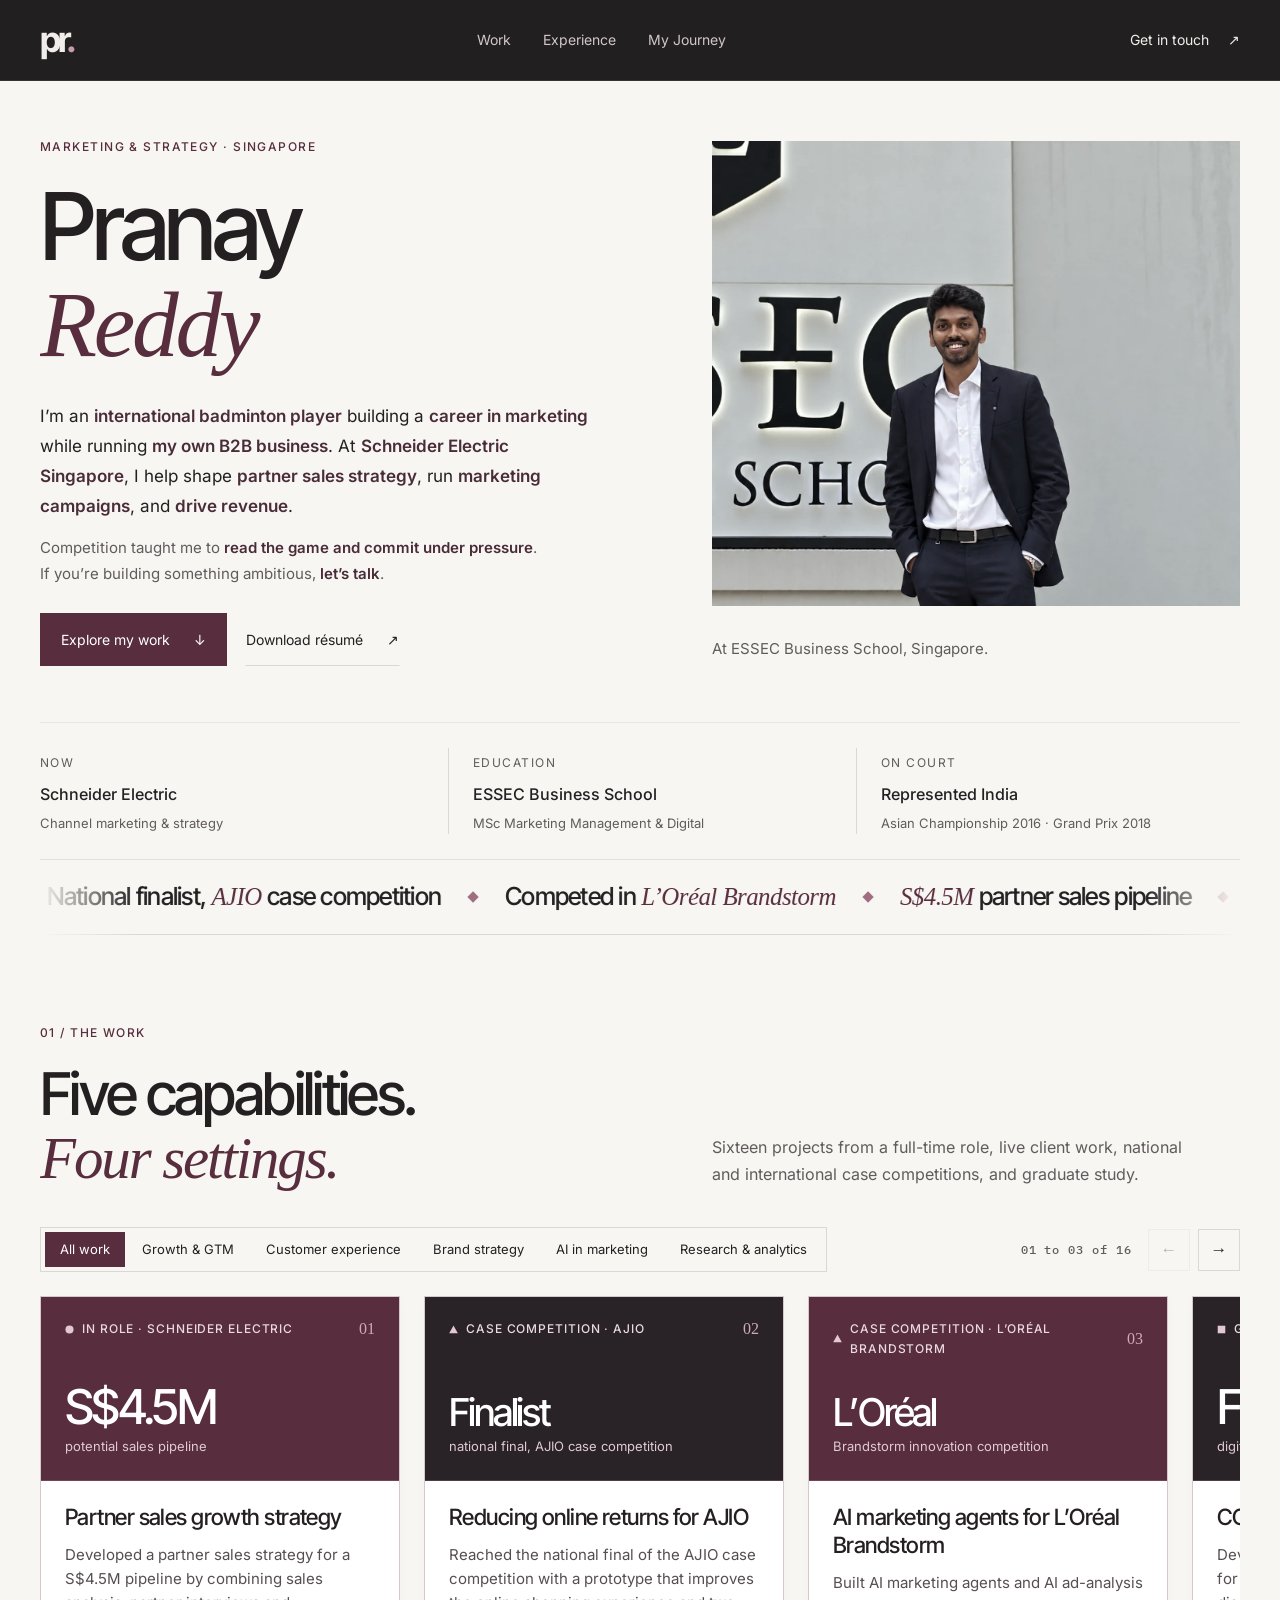
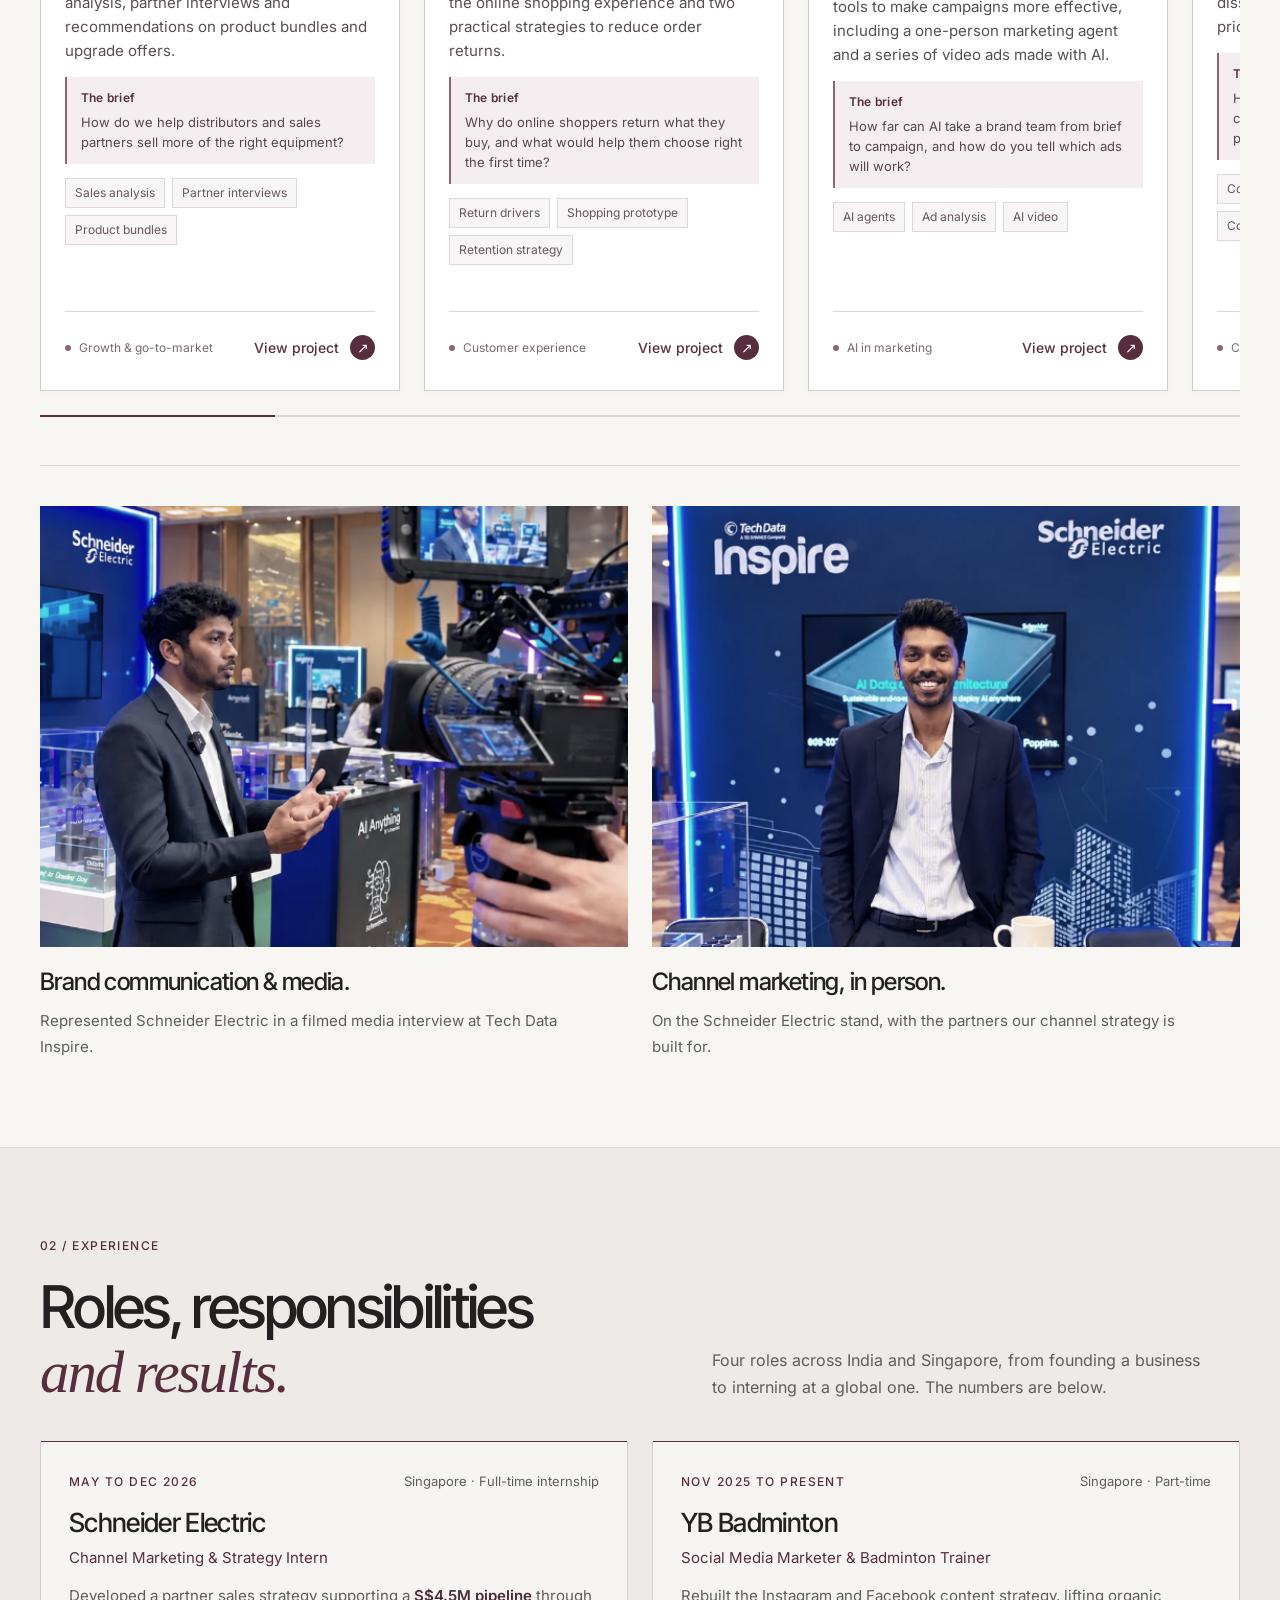
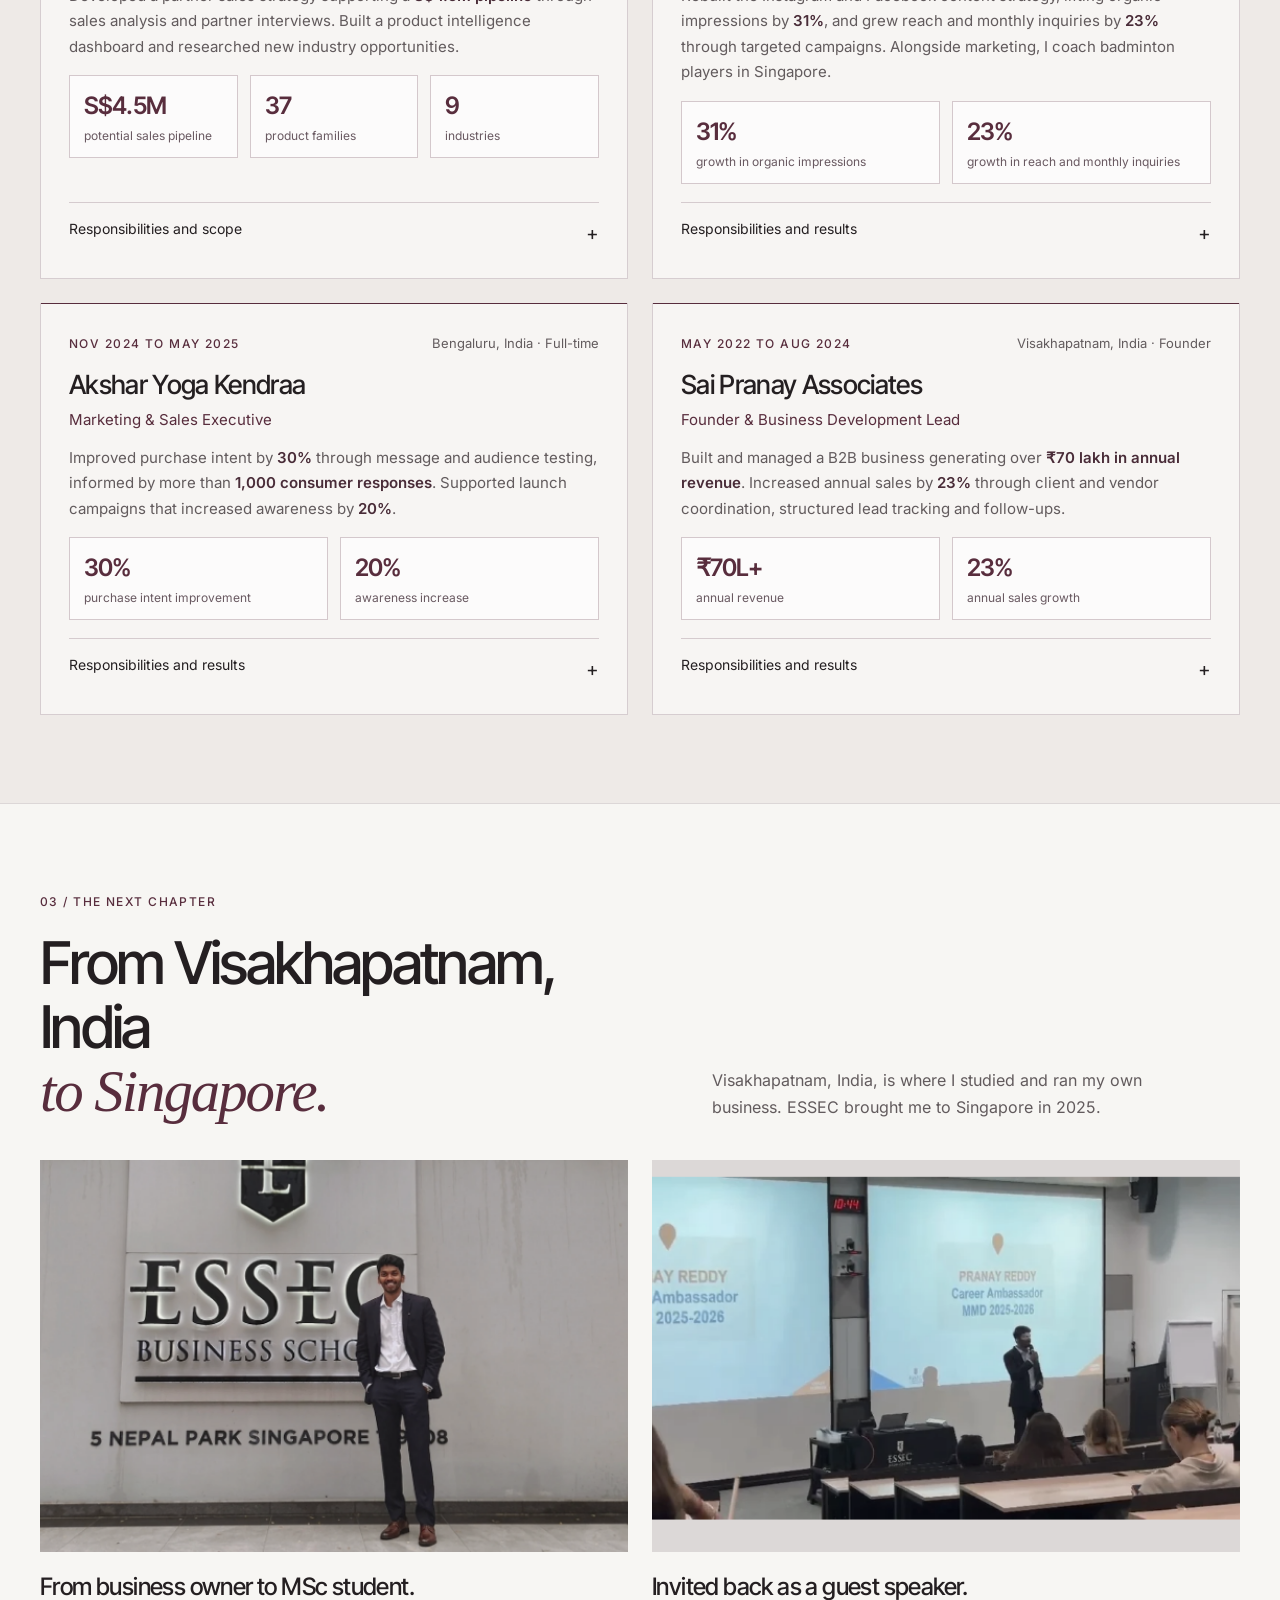
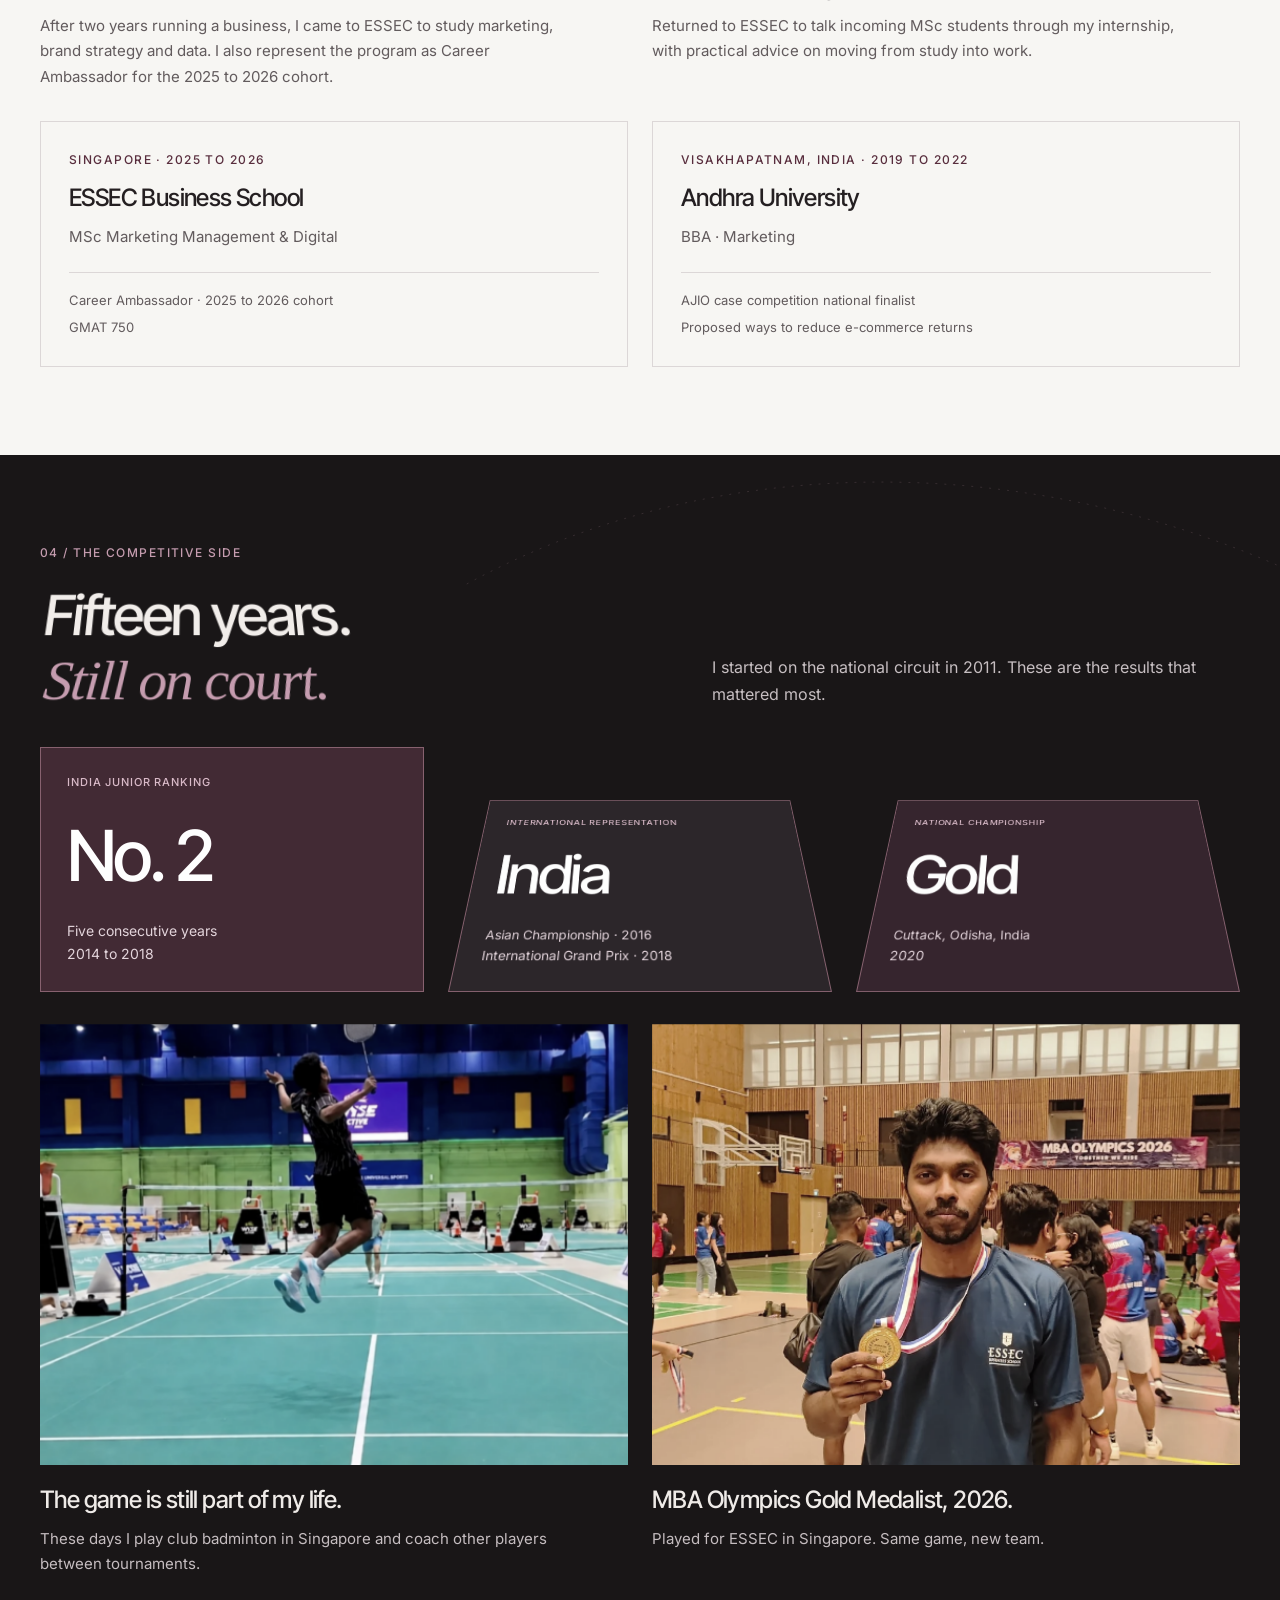
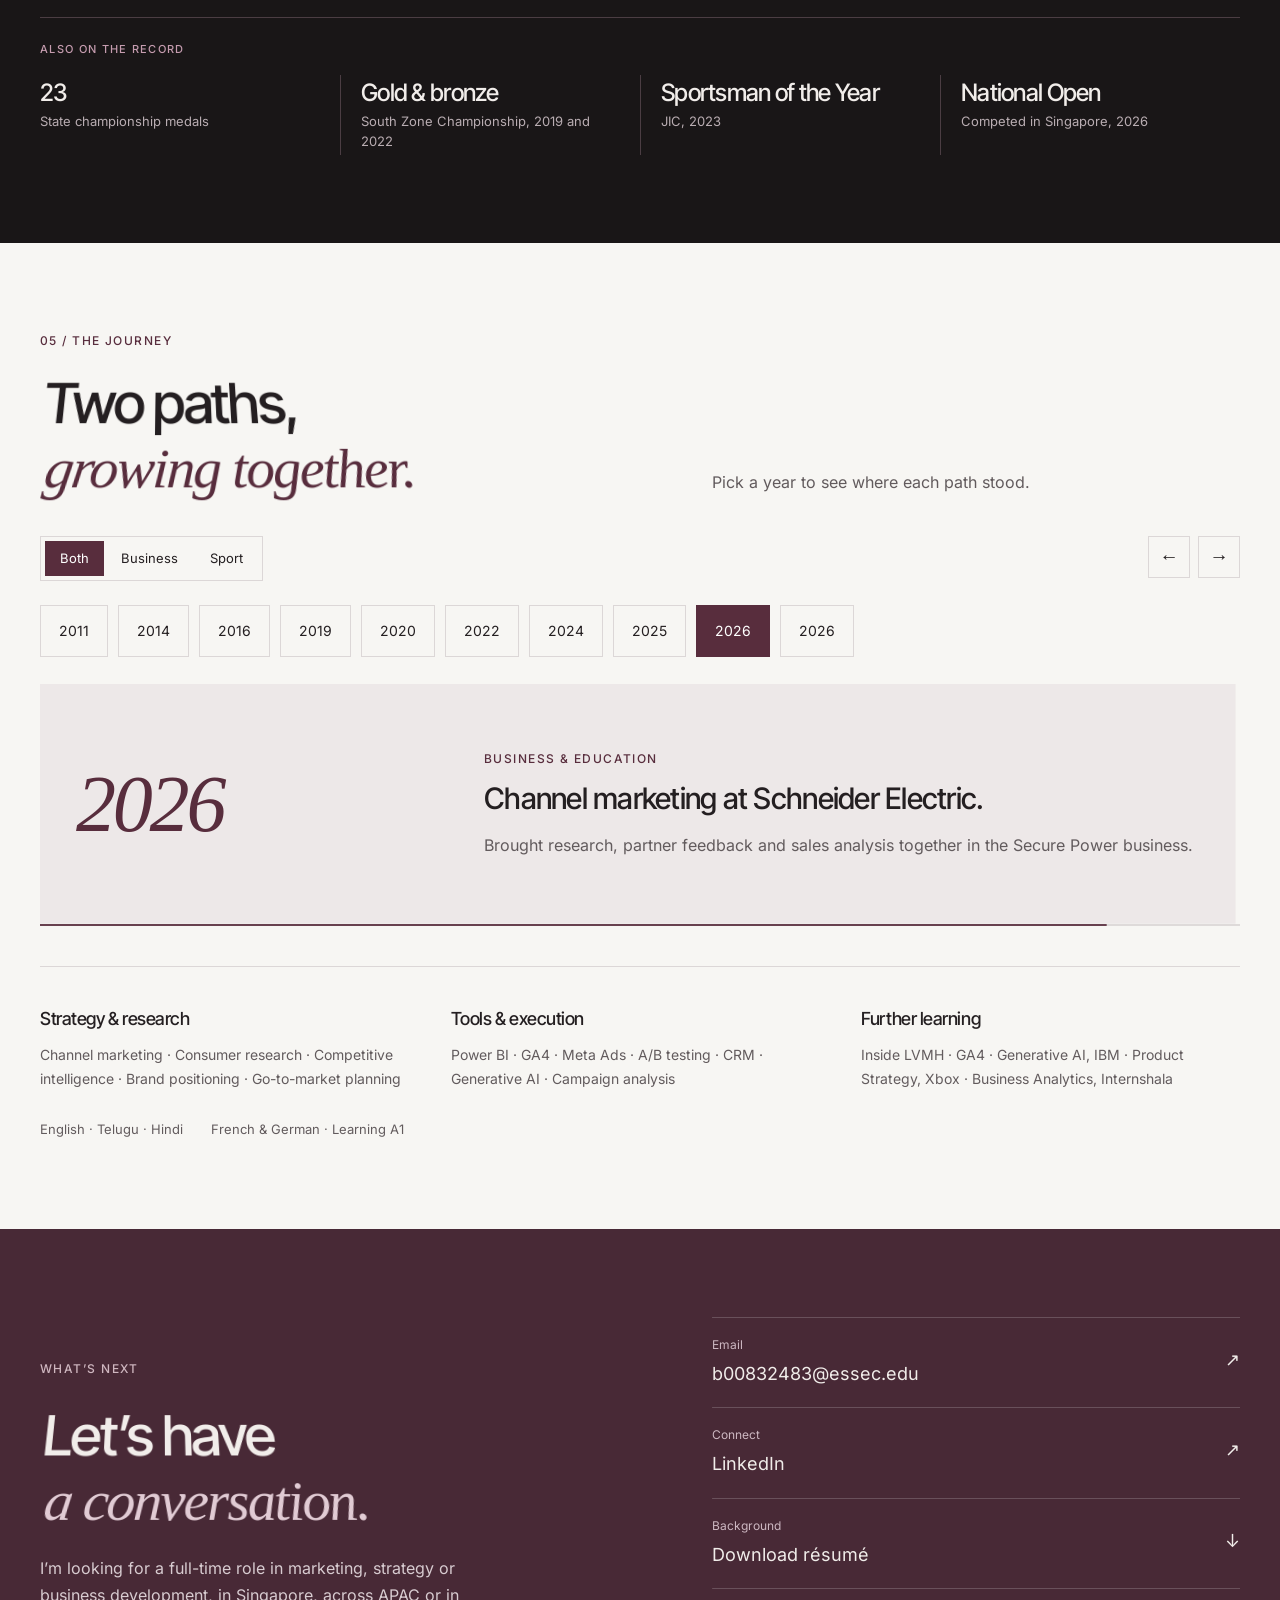
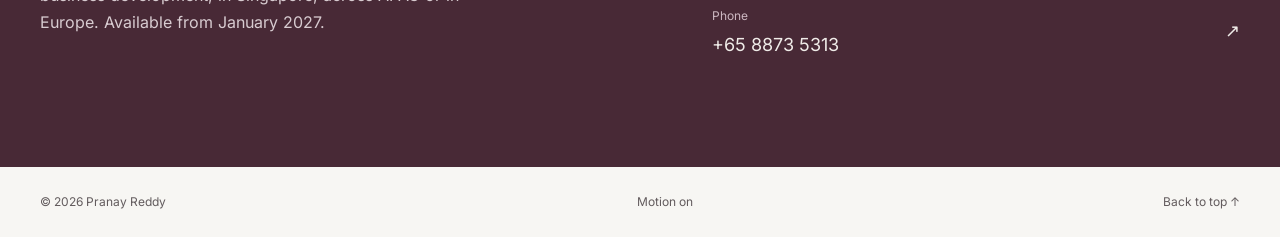
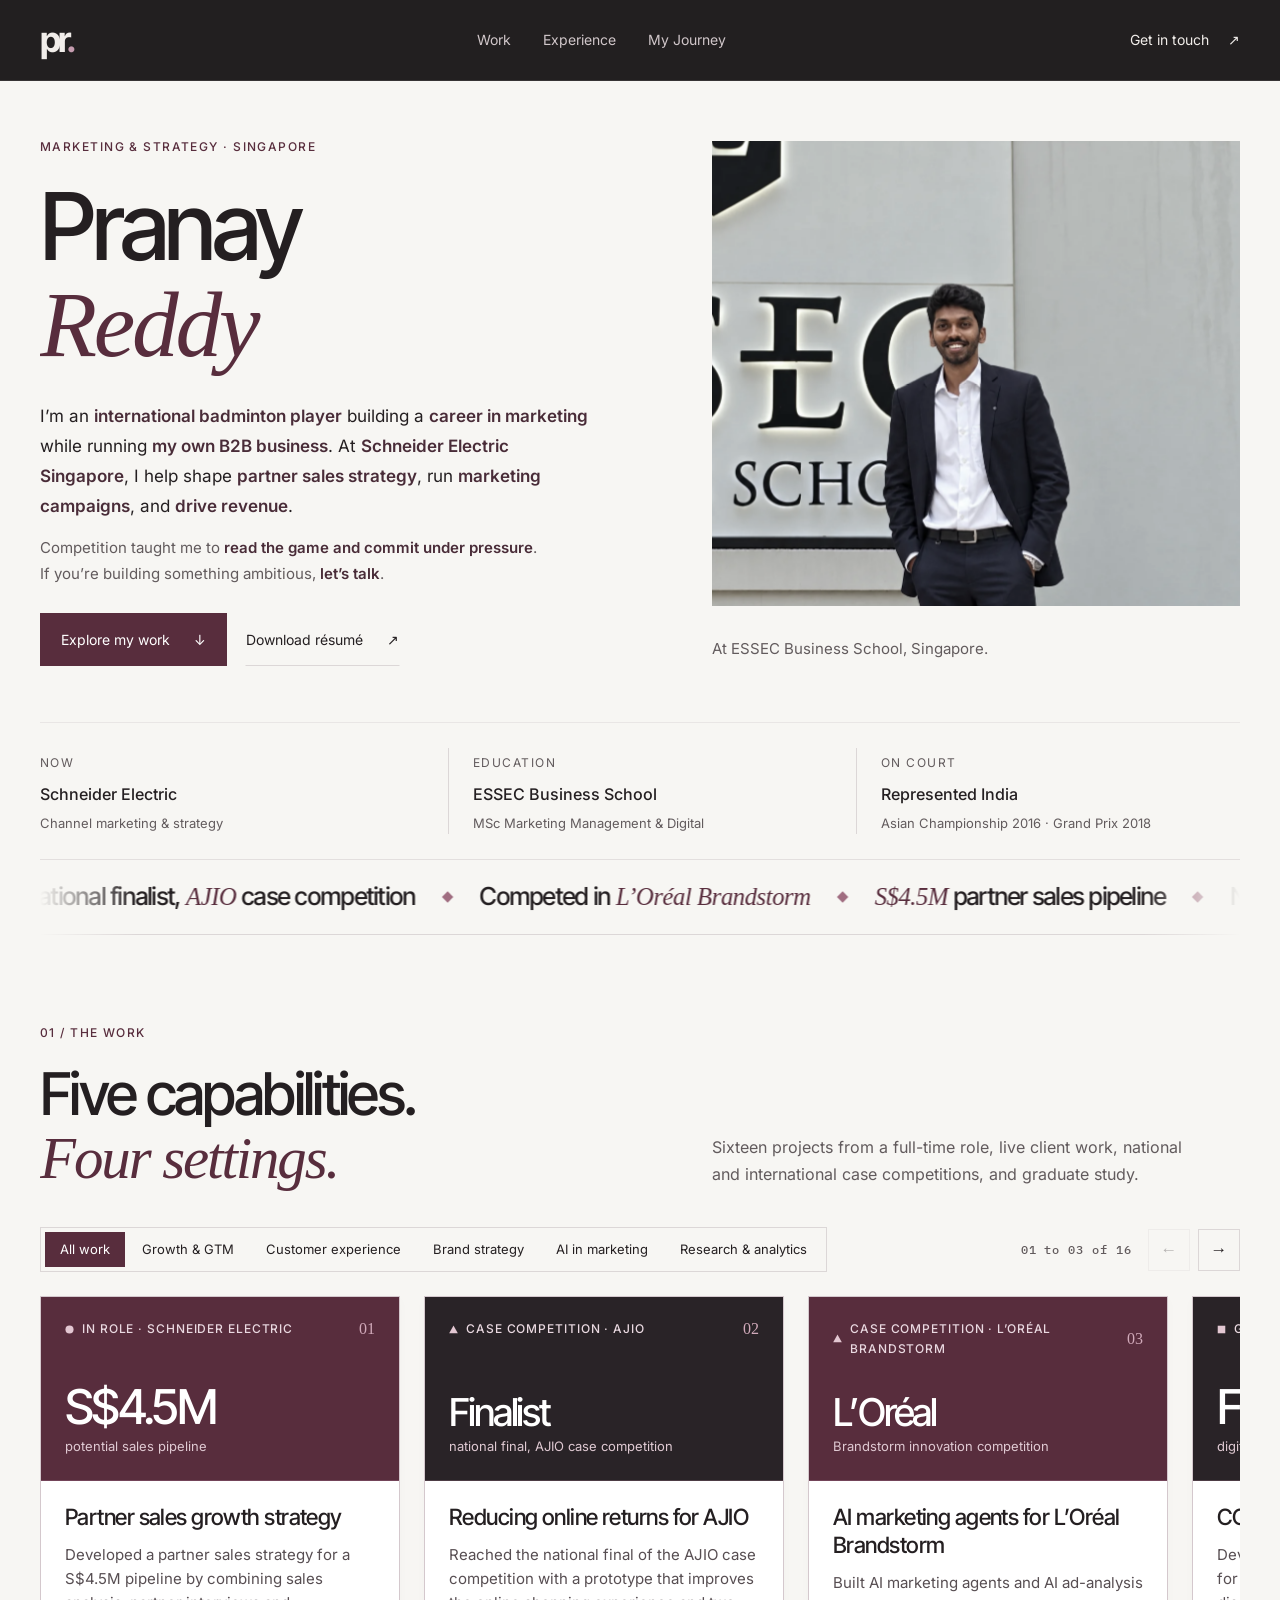
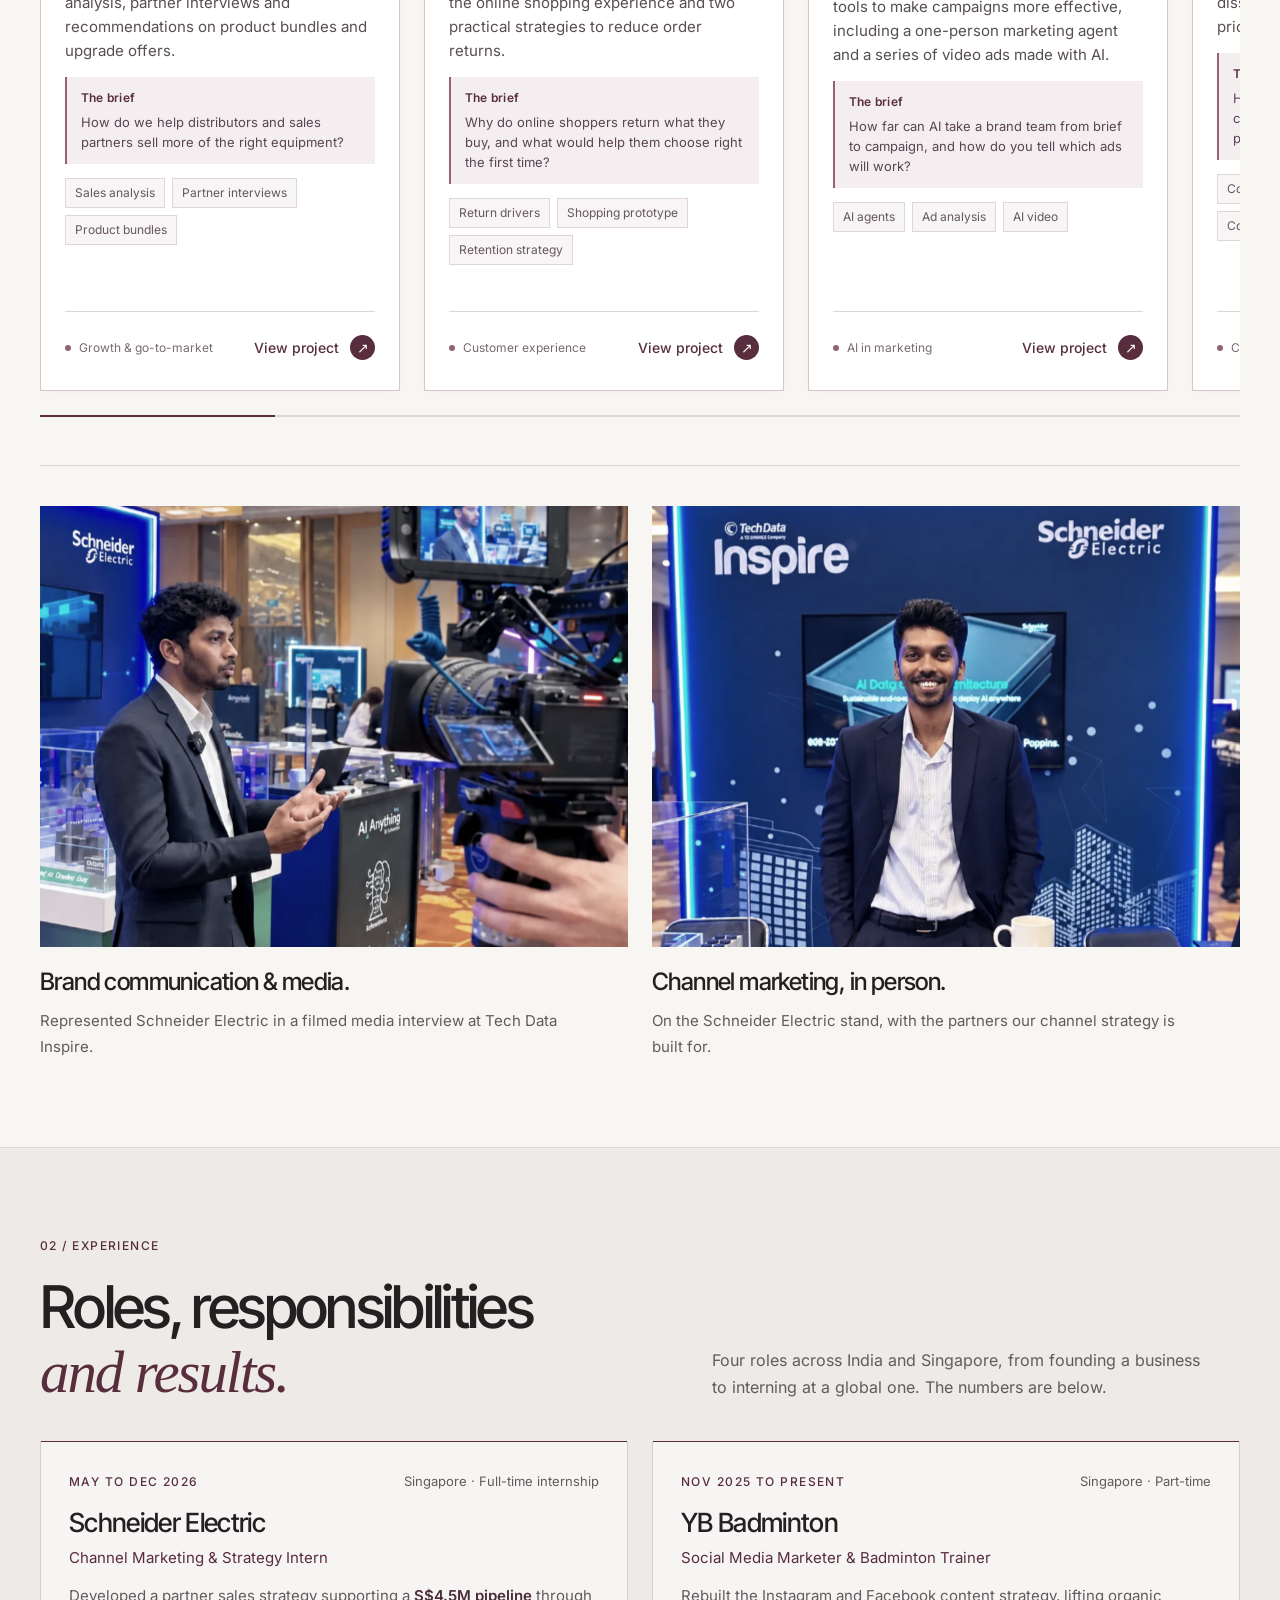
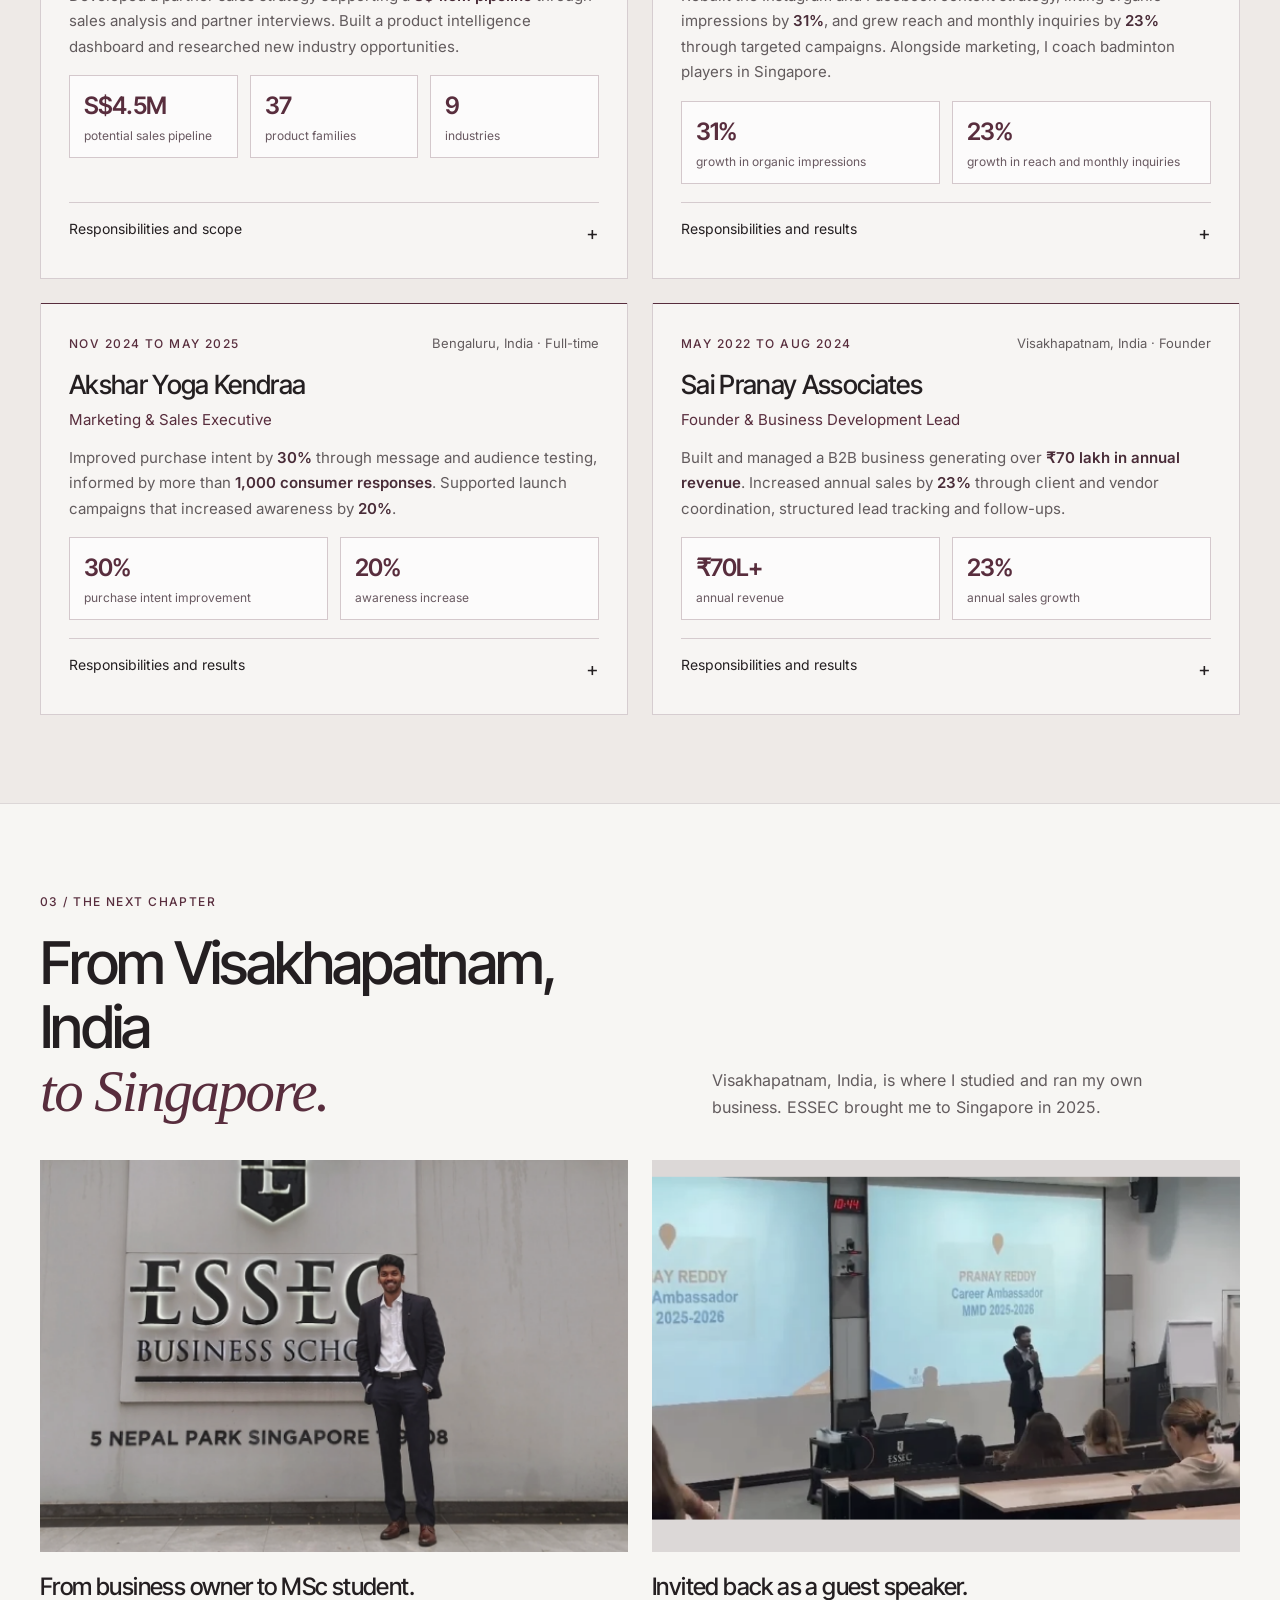
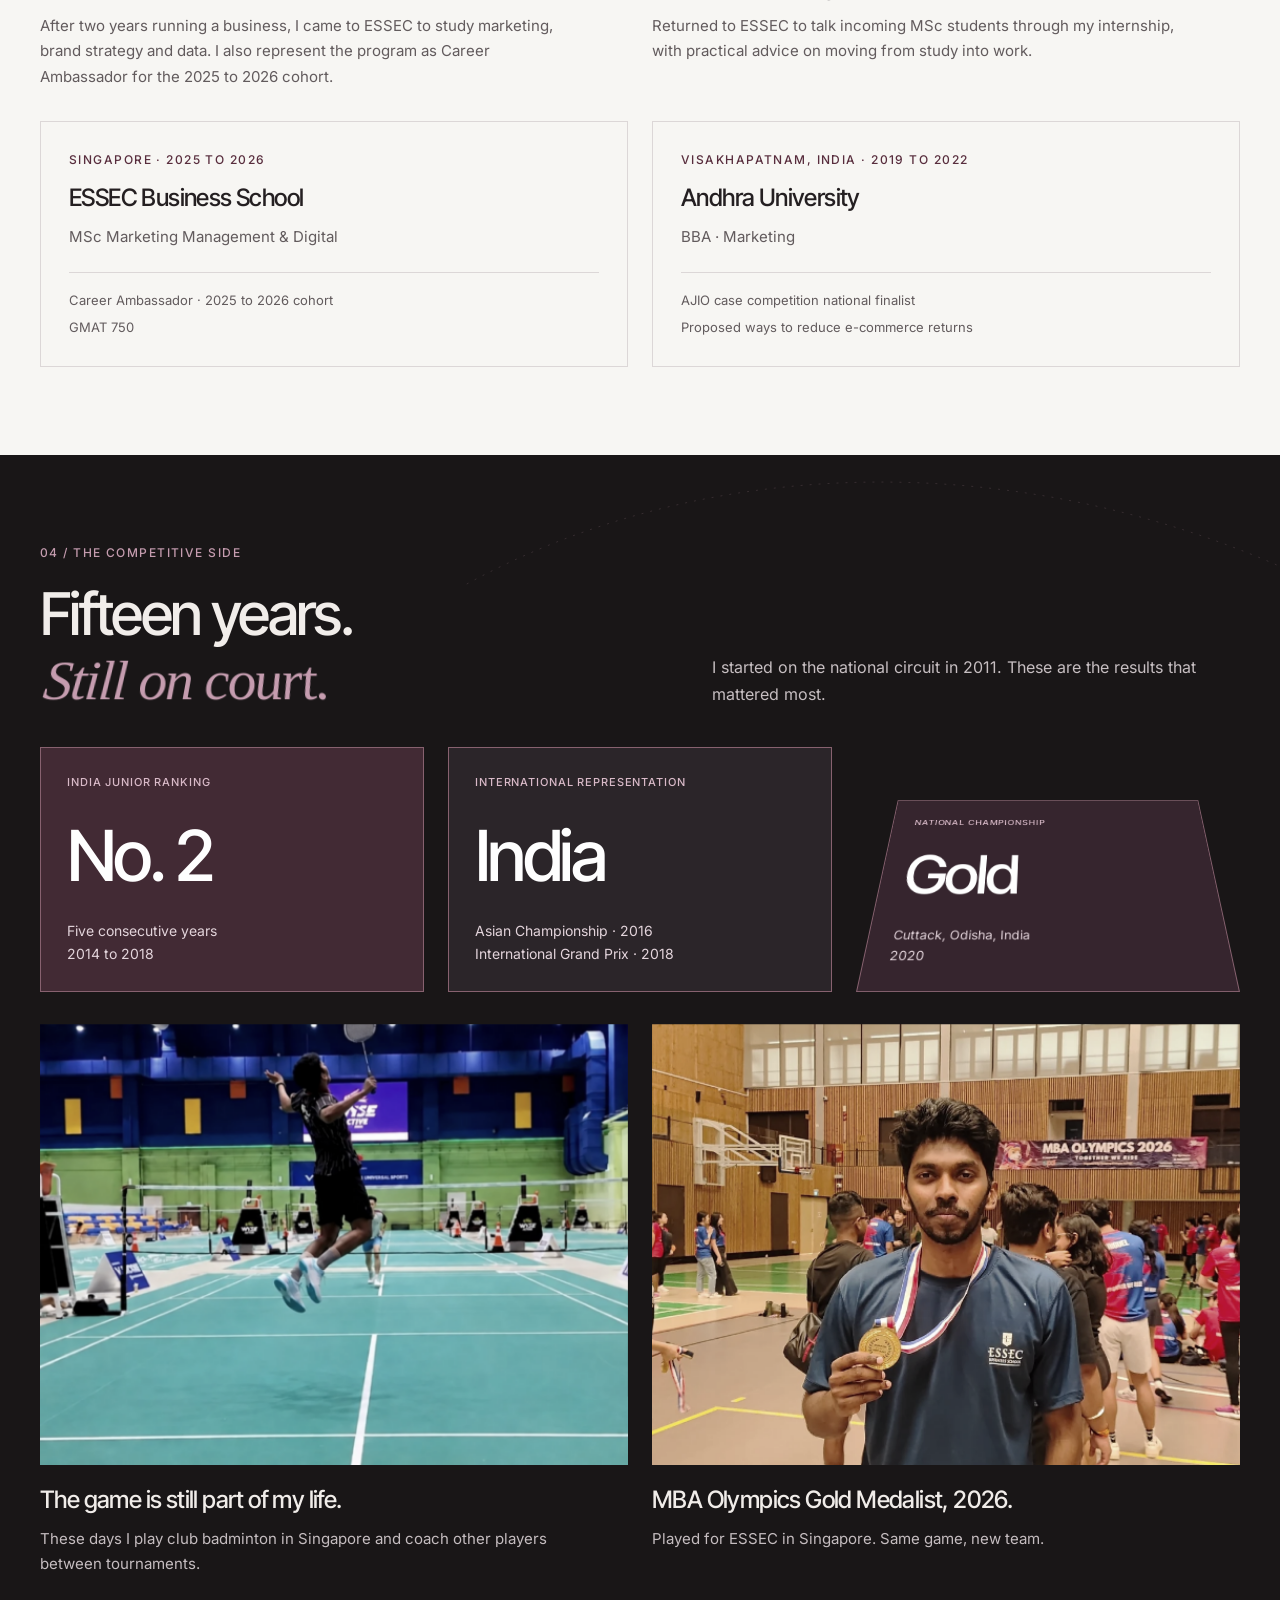
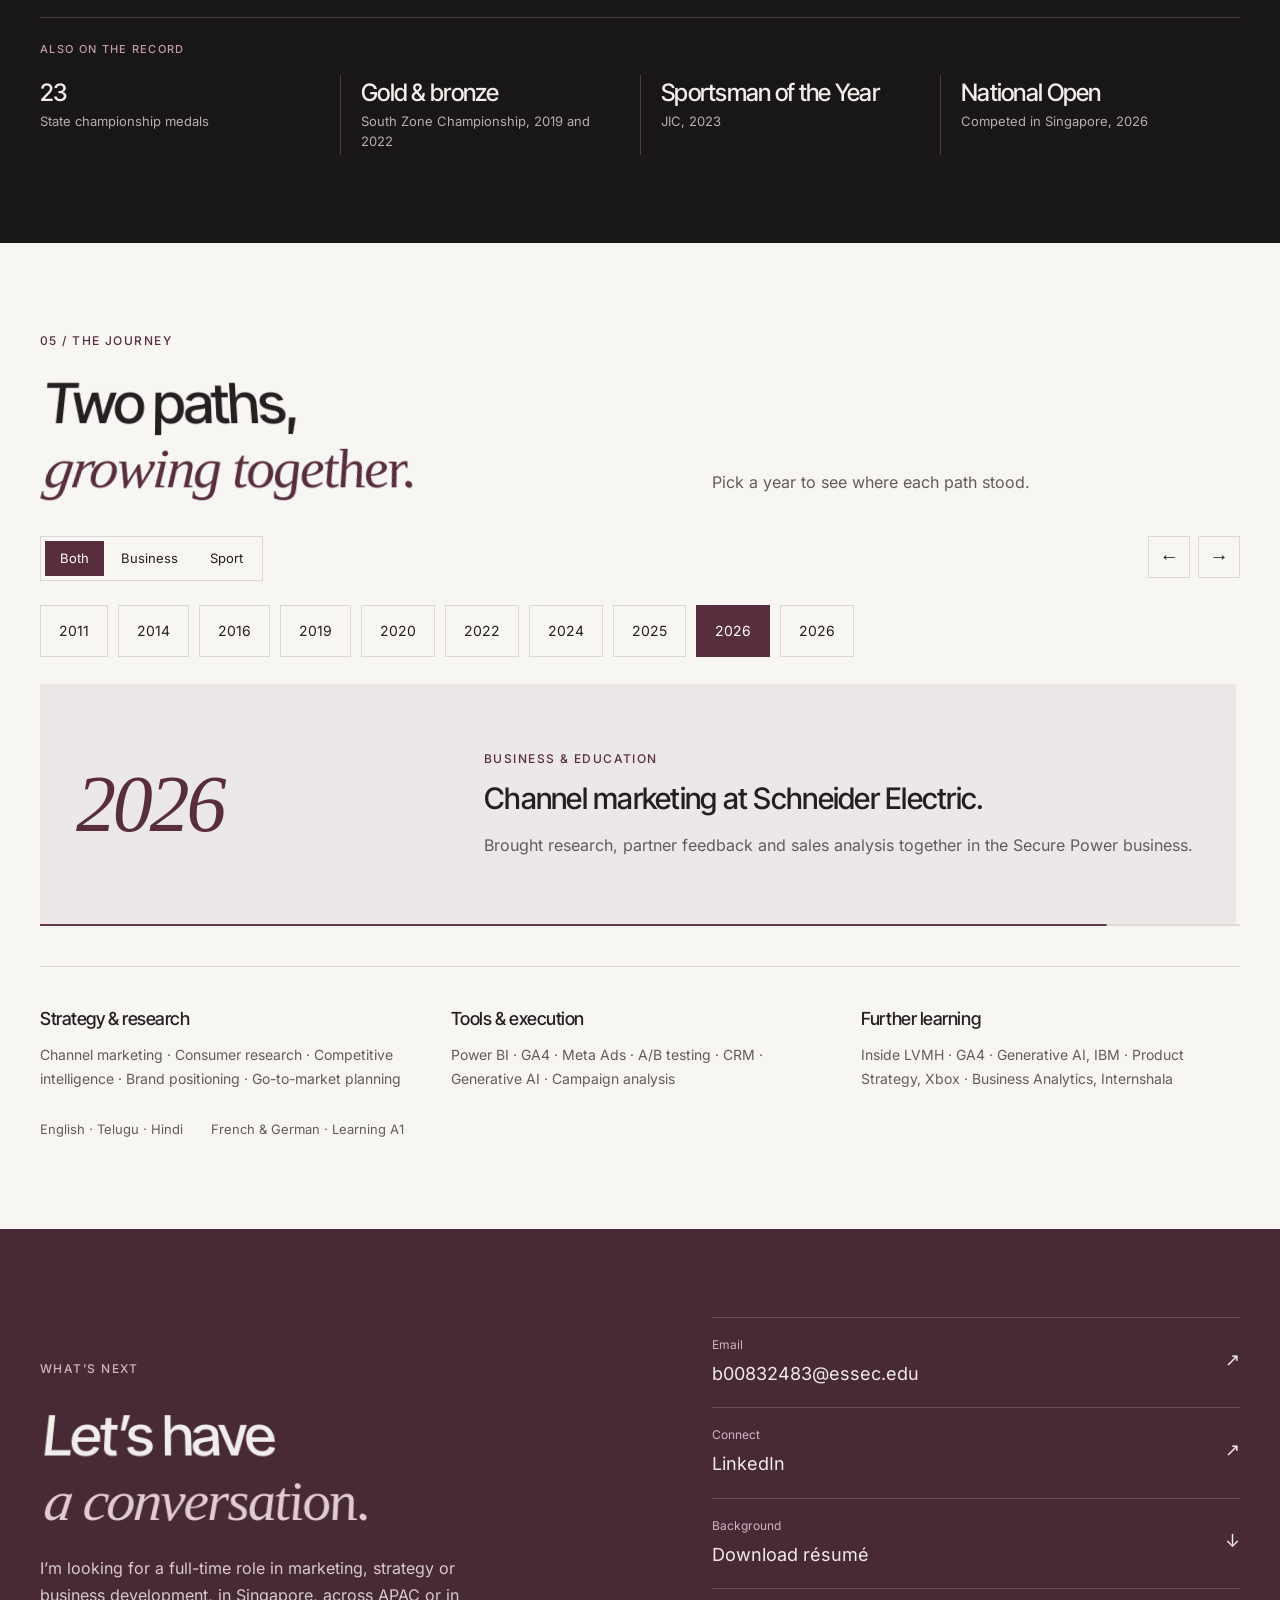
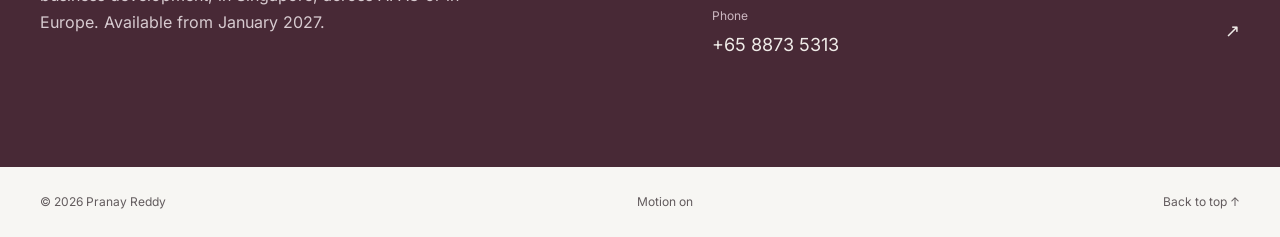
